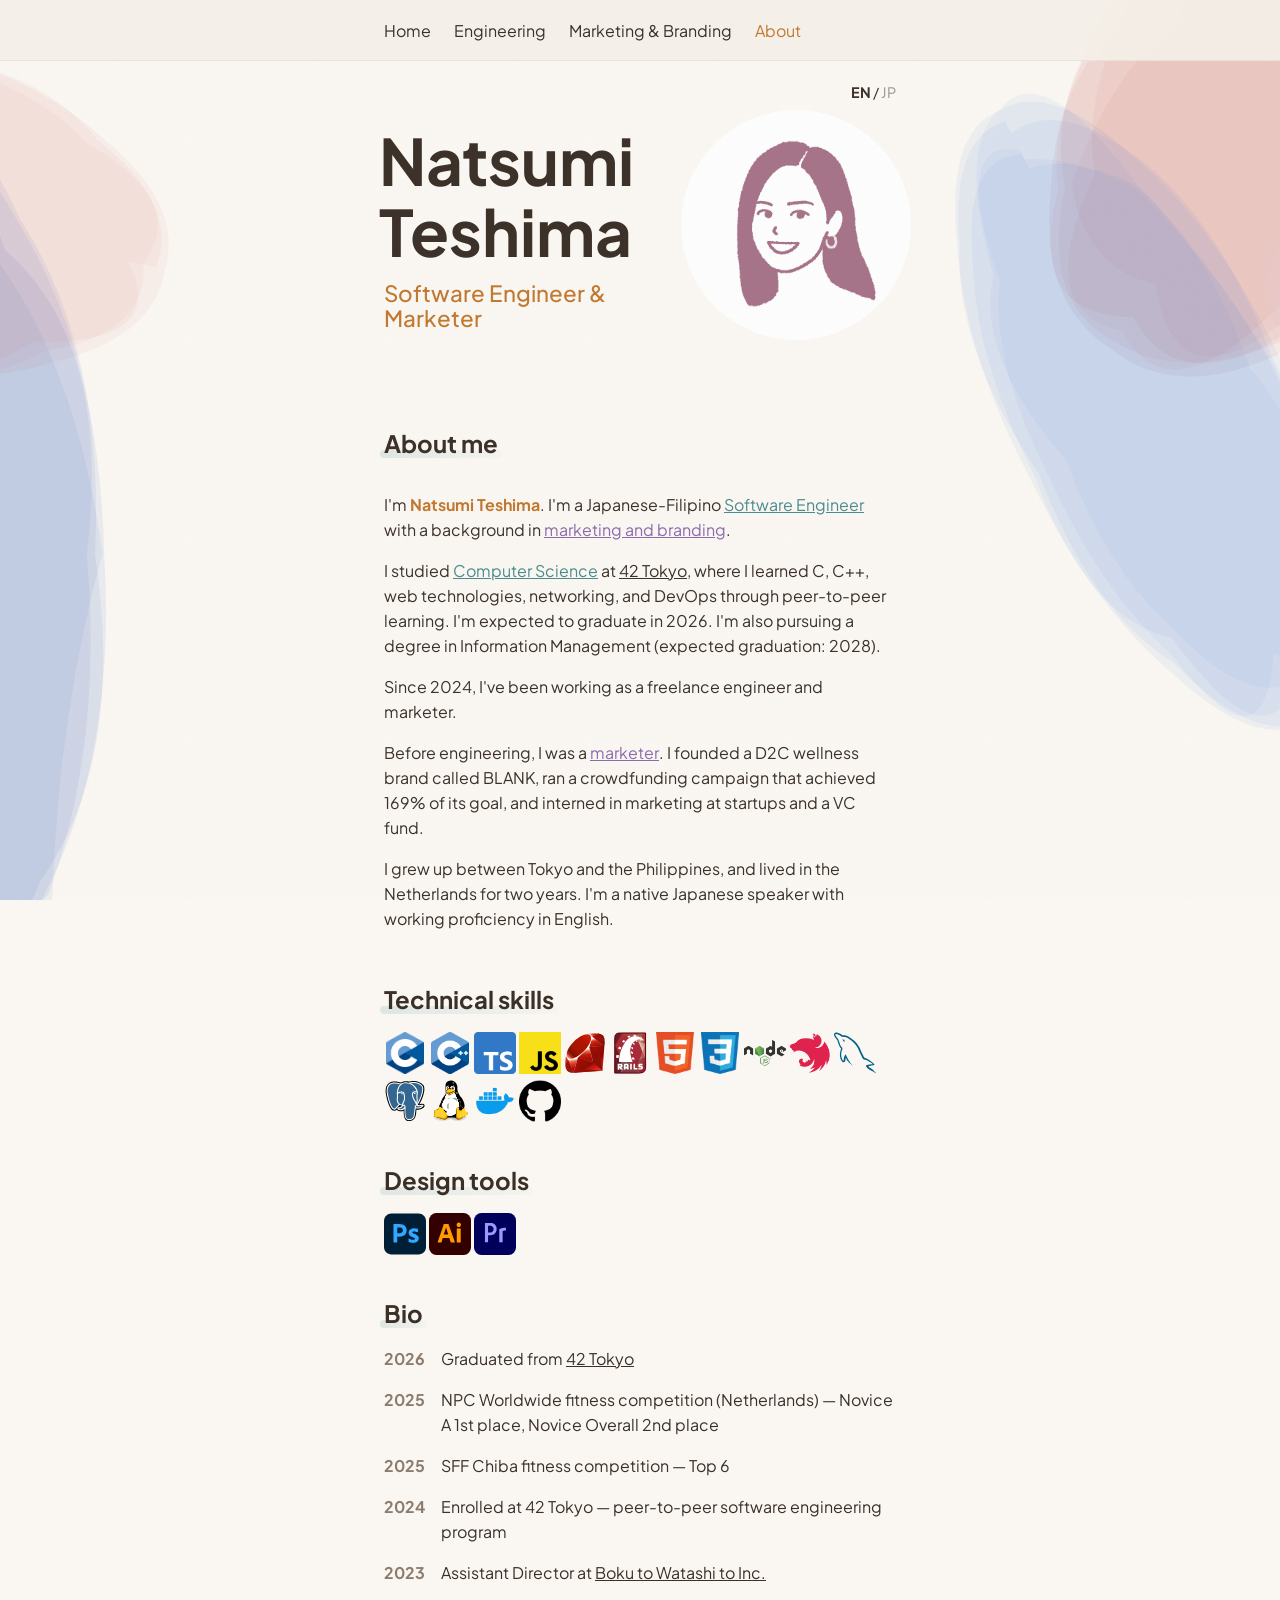
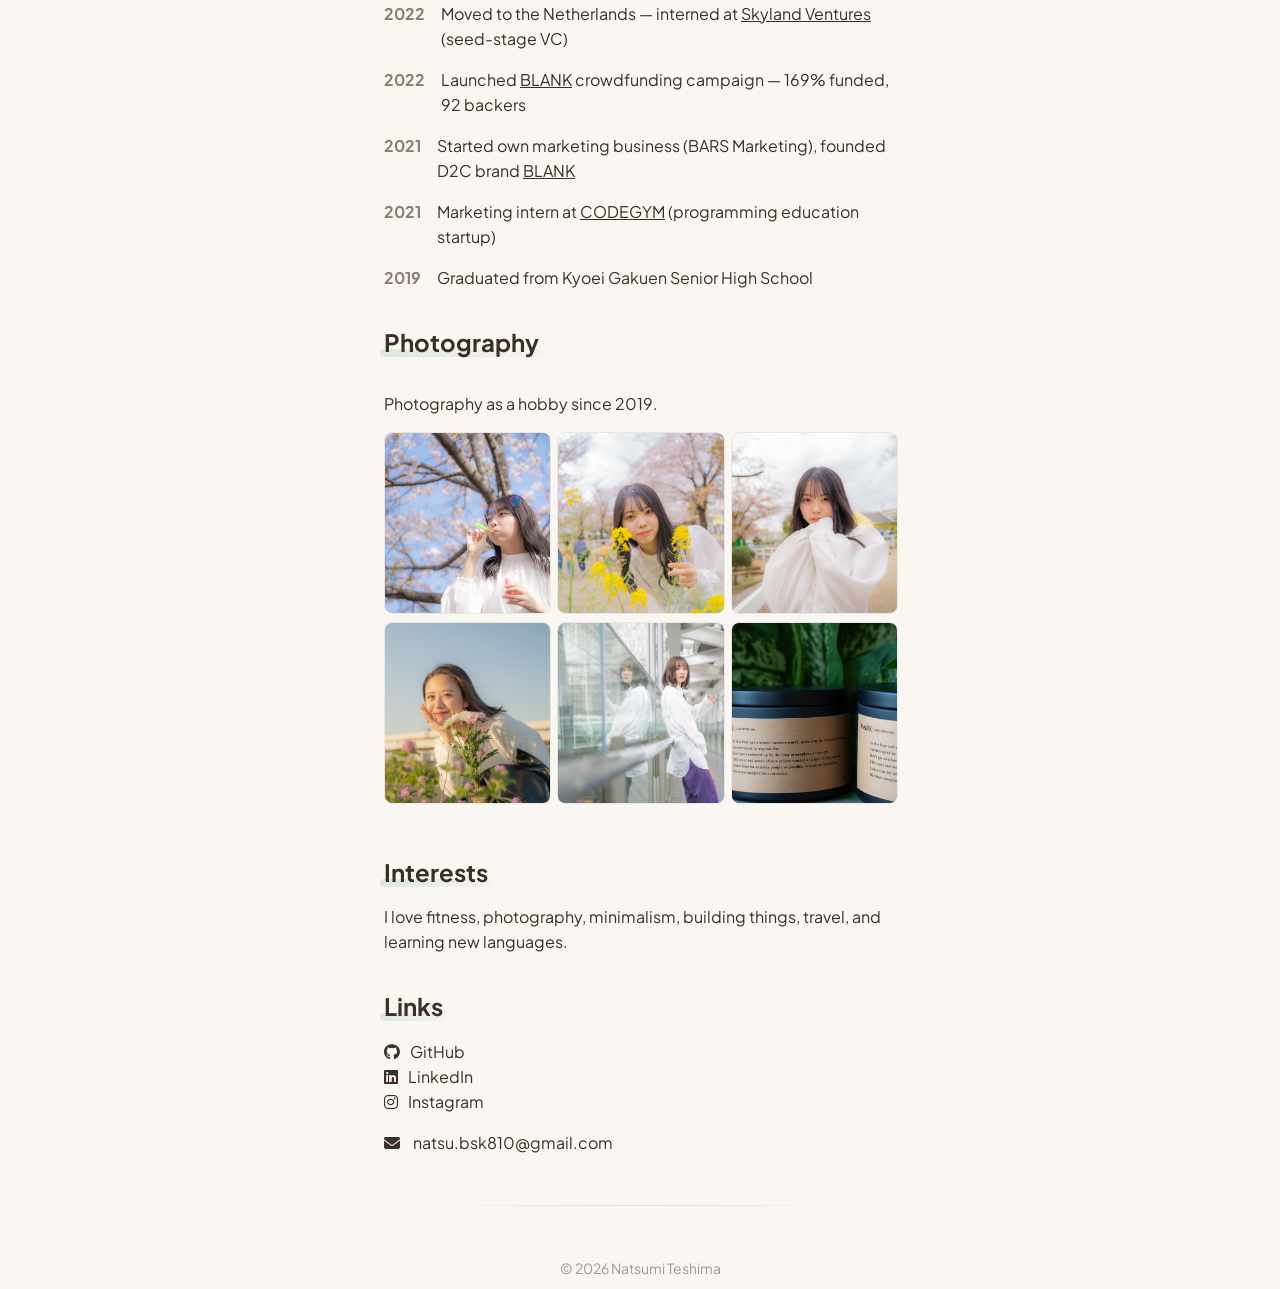
==== about.html @ 6ccb0bc3 "Add favicon" ====
<!DOCTYPE html>
<html>
	<head>
		<title>Natsumi Teshima - About</title>
		<meta charset="UTF-8">
		<meta name="viewport" content="width=device-width, initial-scale=1.0">
		<link rel="preconnect" href="https://fonts.googleapis.com">
		<link rel="preconnect" href="https://fonts.gstatic.com" crossorigin>
		<link rel="stylesheet" href="https://cdnjs.cloudflare.com/ajax/libs/font-awesome/6.4.0/css/all.min.css">
		<link href="https://fonts.googleapis.com/css2?family=Plus+Jakarta+Sans:ital,wght@0,200..800;1,200..800&display=swap" rel="stylesheet">
		<link rel="stylesheet" type="text/css" href="css/style.css">
		<link rel="icon" type="image/png" href="images/avatar.png">
		<script src="js/main.js" defer></script>
	</head>
	<body class="lang-en">
		<nav class="navbar">
			<ul class="nav-list">
				<li><a href="index.html" class="navbar-natsumi">Home</a></li>
				<li><a href="engineering.html" class="navbar-engineering">Engineering</a></li>
				<li><a href="marketing.html" class="navbar-marketing">Marketing & Branding</a></li>
				<li><a href="about.html" class="natsumi">About</a></li>
			</ul>
			<img class="burger-menu" src="images/burger_menu_icon.png" alt="burger menu">
		</nav>
		<div id="core-content">
			<div class="lang-toggle">
				<a id="lang-en" class="active" onclick="setLang('en')">EN</a> / <a id="lang-jp" onclick="setLang('jp')">JP</a>
			</div>
			<div id="hero-section">
				<div id="hero-text">
					<h1 id="hero-name">Natsumi Teshima</h1>
					<p id="hero-subtitle">
						<span class="lang-en">Software Engineer & Marketer</span>
						<span class="lang-jp">ソフトウェアエンジニア & マーケター</span>
					</p>
				</div>
				<div id="hero-image">
					<img id="hero-profile-pic" src="images/avatar.png" alt="Natsumi Teshima">
				</div>
			</div>

			<h2>
				<span class="lang-en">About me</span>
				<span class="lang-jp">自己紹介</span>
			</h2>
			<div id="about-me">
				<p class="lang-en">
					I'm <strong><span class="natsumi">Natsumi Teshima</span></strong>. I'm a Japanese-Filipino <a href="engineering.html" class="engineering" style="text-decoration: underline;">Software Engineer</a> with a background in <a href="marketing.html" class="marketing" style="text-decoration: underline;">marketing and branding</a>.
				</p>
				<p class="lang-jp">
					<strong><span class="natsumi">手島 なつみ</span></strong>です。日比ハーフの<a href="engineering.html" class="engineering" style="text-decoration: underline;">ソフトウェアエンジニア</a>で、<a href="marketing.html" class="marketing" style="text-decoration: underline;">マーケティング・ブランディング</a>のバックグラウンドがあります。
				</p>

				<p class="lang-en">
					I studied <a href="engineering.html#school-projects" class="engineering" style="text-decoration: underline;">Computer Science</a> at <a href="https://42tokyo.jp/" target="_blank" style="text-decoration: underline;">42 Tokyo</a>, where I learned C, C++, web technologies, networking, and DevOps through peer-to-peer learning. I'm expected to graduate in 2026. I'm also pursuing a degree in Information Management (expected graduation: 2028).
				</p>
				<p class="lang-jp">
					<a href="https://42tokyo.jp/" target="_blank" style="text-decoration: underline;">42 Tokyo</a>で<a href="engineering.html#school-projects" class="engineering" style="text-decoration: underline;">コンピュータサイエンス</a>を学び、C、C++、Web技術、ネットワーキング、DevOpsをピアラーニングで習得しました。2026年卒業予定。また、情報マネジメントの学位も取得中です（2028年卒業予定）。
				</p>

				<p class="lang-en">
					Since 2024, I've been working as a freelance engineer and marketer.
				</p>
				<p class="lang-jp">
					2024年から、フリーランスのエンジニア兼マーケターとして活動しています。
				</p>

				<p class="lang-en">
					Before engineering, I was a <a href="marketing.html" class="marketing" style="text-decoration: underline;">marketer</a>. I founded a D2C wellness brand called BLANK, ran a crowdfunding campaign that achieved 169% of its goal, and interned in marketing at startups and a VC fund.
				</p>
				<p class="lang-jp">
					エンジニアリングの前は<a href="marketing.html" class="marketing" style="text-decoration: underline;">マーケター</a>として活動していました。D2Cウェルネスブランド「BLANK」を立ち上げ、目標達成率169%のクラウドファンディングを実施。スタートアップやVCでマーケティングのインターンも経験しました。
				</p>

				<p class="lang-en">
					I grew up between Tokyo and the Philippines, and lived in the Netherlands for two years. I'm a native Japanese speaker with working proficiency in English.
				</p>
				<p class="lang-jp">
					東京とフィリピンで育ち、オランダに2年間住んでいました。日本語がネイティブで、英語はビジネスレベルです。
				</p>
			</div>

			<h2>
				<span class="lang-en">Technical skills</span>
				<span class="lang-jp">技術スキル</span>
			</h2>
			<div class="skills">
				<a href="https://en.cppreference.com/w/c" target="_blank" title="C" class="tech-link">
					<img src="images/c_icon.png" alt="C icon" class="tech-icon">
				</a>
				<a href="https://en.cppreference.com/w/cpp" target="_blank" title="C++" class="tech-link">
					<img src="images/cpp_icon.png" alt="C++ icon" class="tech-icon">
				</a>
				<a href="https://www.typescriptlang.org/" target="_blank" title="TypeScript" class="tech-link">
					<img src="images/typescript_icon.png" alt="TypeScript icon" class="tech-icon">
				</a>
				<a href="https://developer.mozilla.org/en-US/docs/Web/JavaScript" target="_blank" title="JavaScript" class="tech-link">
					<img src="images/javascript_icon.png" alt="JavaScript icon" class="tech-icon">
				</a>
				<a href="https://www.ruby-lang.org/" target="_blank" title="Ruby" class="tech-link">
					<img src="images/ruby_icon.svg" alt="Ruby icon" class="tech-icon">
				</a>
				<a href="https://rubyonrails.org/" target="_blank" title="Ruby on Rails" class="tech-link">
					<img src="images/rails_icon.svg" alt="Ruby on Rails icon" class="tech-icon">
				</a>
				<a href="https://developer.mozilla.org/en-US/docs/Web/HTML" target="_blank" title="HTML" class="tech-link">
					<img src="images/html_icon.png" alt="HTML icon" class="tech-icon">
				</a>
				<a href="https://developer.mozilla.org/en-US/docs/Web/CSS" target="_blank" title="CSS" class="tech-link">
					<img src="images/css_icon.png" alt="CSS icon" class="tech-icon">
				</a>
				<a href="https://nodejs.org/" target="_blank" title="Node.js" class="tech-link">
					<img src="images/nodejs2_icon.png" alt="Node.js icon" class="tech-icon">
				</a>
				<a href="https://nestjs.com/" target="_blank" title="NestJS" class="tech-link">
					<img src="images/nestjs_icon.png" alt="NestJS icon" class="tech-icon">
				</a>
				<a href="https://www.mysql.com/" target="_blank" title="MySQL" class="tech-link">
					<img src="images/mysql_icon.svg" alt="MySQL icon" class="tech-icon">
				</a>
				<a href="https://www.postgresql.org/" target="_blank" title="PostgreSQL" class="tech-link">
					<img src="images/postgresql_icon.svg" alt="PostgreSQL icon" class="tech-icon">
				</a>
				<a href="https://www.kernel.org/" target="_blank" title="Linux" class="tech-link">
					<img src="images/linux_icon.svg" alt="Linux icon" class="tech-icon">
				</a>
				<a href="https://www.docker.com/" target="_blank" title="Docker" class="tech-link">
					<img src="images/docker_icon.webp" alt="Docker icon" class="tech-icon">
				</a>
				<a href="https://github.com/" target="_blank" title="GitHub" class="tech-link">
					<img src="images/github_icon.png" alt="GitHub icon" class="tech-icon">
				</a>
			</div>

			<h2>
				<span class="lang-en">Design tools</span>
				<span class="lang-jp">デザインツール</span>
			</h2>
			<div class="skills">
				<a href="https://www.adobe.com/products/photoshop.html" target="_blank" title="Photoshop" class="tech-link">
					<img src="images/photoshop_icon.svg" alt="Photoshop icon" class="tech-icon">
				</a>
				<a href="https://www.adobe.com/products/illustrator.html" target="_blank" title="Illustrator" class="tech-link">
					<img src="images/illustrator_icon.svg" alt="Illustrator icon" class="tech-icon">
				</a>
				<a href="https://www.adobe.com/products/premiere.html" target="_blank" title="Premiere Pro" class="tech-link">
					<img src="images/premierepro_icon.svg" alt="Premiere Pro icon" class="tech-icon">
				</a>
			</div>

			<h2>
				<span class="lang-en">Bio</span>
				<span class="lang-jp">経歴</span>
			</h2>
			<ul id="bio">
				<li>
					<span class="year">2026</span>
					<span class="lang-en">Graduated from <a href="https://42tokyo.jp/" target="_blank" style="text-decoration: underline;">42 Tokyo</a></span>
					<span class="lang-jp"><a href="https://42tokyo.jp/" target="_blank" style="text-decoration: underline;">42 Tokyo</a> 卒業</span>
				</li>
				<li>
					<span class="year">2025</span>
					<span class="lang-en">NPC Worldwide fitness competition (Netherlands) — Novice A 1st place, Novice Overall 2nd place</span>
					<span class="lang-jp">NPC Worldwide フィットネス大会（オランダ）— Novice A 優勝、Novice Overall 準優勝</span>
				</li>
				<li>
					<span class="year">2025</span>
					<span class="lang-en">SFF Chiba fitness competition — Top 6</span>
					<span class="lang-jp">SFF千葉 フィットネス大会 — Top 6</span>
				</li>
				<li>
					<span class="year">2024</span>
					<span class="lang-en">Enrolled at 42 Tokyo — peer-to-peer software engineering program</span>
					<span class="lang-jp">42 Tokyo 入学 — ピアラーニング型ソフトウェアエンジニアリングプログラム</span>
				</li>
				<li>
					<span class="year">2023</span>
					<span class="lang-en">Assistant Director at <a href="https://boku-to-watashi-and.com/" target="_blank" style="text-decoration: underline;">Boku to Watashi to Inc.</a></span>
					<span class="lang-jp"><a href="https://boku-to-watashi-and.com/" target="_blank" style="text-decoration: underline;">株式会社 僕と私と</a> アシスタントディレクター</span>
				</li>
				<li>
					<span class="year">2022</span>
					<span class="lang-en">Moved to the Netherlands — interned at <a href="https://skyland.vc/" target="_blank" style="text-decoration: underline;">Skyland Ventures</a> (seed-stage VC)</span>
					<span class="lang-jp">オランダへ移住 — <a href="https://skyland.vc/" target="_blank" style="text-decoration: underline;">Skyland Ventures</a>（シードVC）でインターン</span>
				</li>
				<li>
					<span class="year">2022</span>
					<span class="lang-en">Launched <a href="marketing.html" style="text-decoration: underline;">BLANK</a> crowdfunding campaign — 169% funded, 92 backers</span>
					<span class="lang-jp"><a href="marketing.html" style="text-decoration: underline;">BLANK</a> クラウドファンディング実施 — 達成率169%、支援者92名</span>
				</li>
				<li>
					<span class="year">2021</span>
					<span class="lang-en">Started own marketing business (BARS Marketing), founded D2C brand <a href="https://blank-onlineshop.myshopify.com/" target="_blank" style="text-decoration: underline;">BLANK</a></span>
					<span class="lang-jp">マーケティング事業（BARS Marketing）を開始、D2Cブランド <a href="https://blank-onlineshop.myshopify.com/" target="_blank" style="text-decoration: underline;">BLANK</a> を設立</span>
				</li>
				<li>
					<span class="year">2021</span>
					<span class="lang-en">Marketing intern at <a href="https://codegym.jp/" target="_blank" style="text-decoration: underline;">CODEGYM</a> (programming education startup)</span>
					<span class="lang-jp"><a href="https://codegym.jp/" target="_blank" style="text-decoration: underline;">CODEGYM</a>（プログラミング教育スタートアップ）でマーケティングインターン</span>
				</li>
				<li style="margin-bottom: 0px;">
					<span class="year">2019</span>
					<span class="lang-en">Graduated from Kyoei Gakuen Senior High School</span>
					<span class="lang-jp">共栄学園高等学校 卒業</span>
				</li>
			</ul>

			<h2>
				<span class="lang-en">Photography</span>
				<span class="lang-jp">写真</span>
			</h2>
			<p>
				<span class="lang-en">Photography as a hobby since 2019.</span>
				<span class="lang-jp">2019年から趣味で写真を撮っています。</span>
			</p>
			<div class="photo-grid">
				<img src="images/photo1.jpg" alt="Portrait photography - soap bubbles">
				<img src="images/photo2.jpg" alt="Portrait photography - spring flowers">
				<img src="images/photo3.jpg" alt="Portrait photography - cherry blossoms">
				<img src="images/photo4.jpg" alt="Portrait photography - flowers at sunset">
				<img src="images/photo5.jpg" alt="Portrait photography - glass reflection">
				<img src="images/photo6.jpg" alt="Product photography - BLANK candles">
			</div>

			<h2>
				<span class="lang-en">Interests</span>
				<span class="lang-jp">興味・関心</span>
			</h2>
			<p style="margin: 0px;">
				<span class="lang-en">I love fitness, photography, minimalism, building things, travel, and learning new languages.</span>
				<span class="lang-jp">フィットネス、写真、ミニマリズム、ものづくり、旅行、語学学習が好きです。</span>
			</p>

			<h2>
				<span class="lang-en">Links</span>
				<span class="lang-jp">リンク</span>
			</h2>
			<div class="links">
				<ul>
					<li><i class="fab fa-github"></i><a href="https://github.com/" target="_blank">GitHub</a></li>
					<li><i class="fab fa-linkedin"></i><a href="https://linkedin.com/" target="_blank">LinkedIn</a></li>
					<li><i class="fab fa-instagram"></i><a href="https://instagram.com/" target="_blank">Instagram</a></li>
				</ul>
			</div>
			<p><i class="fas fa-envelope"></i> <a href="mailto:natsu.bsk810@gmail.com">natsu.bsk810@gmail.com</a></p>
			<hr>
		</div>
		<footer>
			&copy; <span id="footer--year"></span> Natsumi Teshima
		</footer>
		<script src="js/watercolor.js"></script>
		<script>
			function setLang(lang) {
				document.body.className = document.body.className.replace(/lang-\w+/, 'lang-' + lang);
				document.getElementById('lang-en').classList.toggle('active', lang === 'en');
				document.getElementById('lang-jp').classList.toggle('active', lang === 'jp');
				localStorage.setItem('lang', lang);
			}
			(function() {
				var saved = localStorage.getItem('lang');
				if (saved) setLang(saved);
			})();
		</script>
	</body>
</html>
---- css/style.css ----
* {
	text-decoration: none;
	list-style: none;
}

:root {
	--primary-color: #faf7f2;
	--secondary-color: #3a3028;
	--tertiary-color: rgba(245, 240, 232, 0.95);
	--natsumi-color: #c27830;
	--engineering-color: #4a8b8c;
	--marketing-color: #8b6aae;
	--technology-color: #a0644a;
}

html {
	font-family: 'Plus Jakarta Sans', sans-serif;
	font-weight: 400;
	background-color: var(--primary-color);
	line-height: 25px;
	color: var(--secondary-color);
}

body {
	margin-left: 20%;
	margin-right: 20%;
	margin-top: 80px;
	position: relative;
	overflow-x: hidden;
}

/* Content above watercolor canvas */
#top-div, #core-content, .navbar, footer {
	position: relative;
	z-index: 2;
}

/* ============================================
   WATERCOLOR CANVAS
   ============================================ */

/* Paper texture */
body::before {
	content: '';
	position: fixed;
	inset: 0;
	background-image: url("data:image/svg+xml,%3Csvg width='200' height='200' xmlns='http://www.w3.org/2000/svg'%3E%3Cfilter id='noise'%3E%3CfeTurbulence type='fractalNoise' baseFrequency='0.9' numOctaves='4' stitchTiles='stitch'/%3E%3C/filter%3E%3Crect width='200' height='200' filter='url(%23noise)' opacity='0.025'/%3E%3C/svg%3E");
	pointer-events: none;
	z-index: 99999;
	opacity: 1;
}

/* Watercolor canvas is drawn by js/watercolor.js */

/* ============================================
   HOME PAGE
   ============================================ */

.home-page {
	margin-top: 0;
	margin-left: 0;
	margin-right: 0;
}

ul {
	padding-left: 0;
}

#top-div {
	min-height: 100vh;
	display: flex;
	justify-content: center;
	align-items: center;
	padding: 24px;
}

/* Bento Grid */
.bento-grid {
	display: grid;
	grid-template-columns: 1fr 1fr;
	grid-template-rows: auto auto auto;
	gap: 16px;
	max-width: 780px;
	width: 100%;
}

.bento-card {
	background: rgba(255, 255, 255, 0.55);
	backdrop-filter: blur(8px);
	-webkit-backdrop-filter: blur(8px);
	border: 1px solid rgba(58, 48, 40, 0.08);
	border-radius: 20px;
	padding: 28px;
	transition: all 0.35s cubic-bezier(0.25, 0.46, 0.45, 0.94);
	position: relative;
	overflow: hidden;
	color: var(--secondary-color);
}

.bento-card:hover {
	text-decoration: none;
	color: var(--secondary-color);
}

/* Hero card */
.bento-hero {
	grid-column: 1 / -1;
	display: flex;
	align-items: center;
	justify-content: space-between;
	padding: 40px 44px;
	gap: 32px;
}

.bento-hero:hover {
	transform: translateY(-3px);
	box-shadow: 0 12px 40px rgba(194, 120, 48, 0.1);
	border-color: rgba(194, 120, 48, 0.2);
}

.bento-hero-content {
	flex: 1;
}

.bento-hello {
	font-size: 0.9rem;
	color: #8a7d6f;
	margin: 0 0 8px 0;
	font-weight: 300;
	letter-spacing: 0.08em;
}

.bento-name {
	font-size: 3.5rem;
	line-height: 1.05;
	margin: 0;
	letter-spacing: -0.03em;
	font-weight: 700;
}

.bento-tagline {
	font-size: 0.85rem;
	color: #8a7d6f;
	margin: 16px 0 0 0;
	line-height: 1.6;
	font-weight: 300;
}

.bento-hero-image img {
	width: 140px;
	height: 140px;
	border-radius: 50%;
	object-fit: cover;
	object-position: center 35%;
	animation: float 4s ease-in-out infinite;
}

/* Engineering card */
.bento-engineering {
	display: flex;
	flex-direction: column;
	justify-content: space-between;
	min-height: 180px;
}

.bento-engineering:hover {
	transform: translateY(-3px);
	box-shadow: 0 12px 40px rgba(74, 139, 140, 0.12);
	border-color: rgba(74, 139, 140, 0.3);
}

.bento-engineering .bento-card-icon {
	color: var(--engineering-color);
}

.bento-engineering .bento-card-title {
	color: var(--engineering-color);
}

/* Marketing card */
.bento-marketing {
	display: flex;
	flex-direction: column;
	justify-content: space-between;
	min-height: 180px;
}

.bento-marketing:hover {
	transform: translateY(-3px);
	box-shadow: 0 12px 40px rgba(139, 106, 174, 0.12);
	border-color: rgba(139, 106, 174, 0.3);
}

.bento-marketing .bento-card-icon {
	color: var(--marketing-color);
}

.bento-marketing .bento-card-title {
	color: var(--marketing-color);
}

/* Card shared styles */
.bento-card-icon {
	font-size: 1.4rem;
	margin-bottom: 12px;
}

.bento-card-icon i {
	margin: 0;
}

.bento-card-title {
	font-size: 1.15rem;
	font-weight: 600;
	margin: 0 0 8px 0;
}

.bento-card-title::after {
	display: none;
}

.bento-card-desc {
	font-size: 0.78rem;
	color: #8a7d6f;
	margin: 0;
	line-height: 1.5;
	font-weight: 300;
	flex: 1;
}

.bento-card-arrow {
	display: flex;
	justify-content: flex-end;
	margin-top: 12px;
	font-size: 0.85rem;
	color: #b0a595;
	transition: transform 0.3s;
}

.bento-card-arrow i {
	margin: 0;
}

.bento-card:hover .bento-card-arrow {
	transform: translateX(4px);
}

/* Photo card */
.bento-photo {
	padding: 0;
	grid-row: span 1;
}

.bento-photo img {
	width: 100%;
	height: 100%;
	min-height: 120px;
	object-fit: cover;
	border-radius: 20px;
	display: block;
}

/* Social card */
.bento-social {
	display: flex;
	flex-direction: column;
	gap: 0;
	padding: 0;
}

.bento-social-link {
	display: flex;
	align-items: center;
	gap: 12px;
	padding: 14px 24px;
	font-size: 0.85rem;
	color: var(--secondary-color);
	transition: all 0.25s;
	border-bottom: 1px solid rgba(58, 48, 40, 0.05);
}

.bento-social-link:last-child {
	border-bottom: none;
}

.bento-social-link:hover {
	background: rgba(194, 120, 48, 0.06);
	color: var(--natsumi-color);
	text-decoration: none;
	padding-left: 28px;
}

.bento-social-link i {
	font-size: 1rem;
	width: 20px;
	text-align: center;
	margin: 0;
}

/* Location card */
.bento-location {
	display: flex;
	align-items: center;
	gap: 10px;
	padding: 20px 28px;
}

.bento-location-pin {
	color: var(--natsumi-color);
	font-size: 1rem;
}

.bento-location-pin i {
	margin: 0;
}

.bento-location-text {
	font-size: 0.85rem;
	color: #8a7d6f;
	font-weight: 400;
}

/* Colored keywords - Monet palette */
.natsumi {
	color: var(--natsumi-color);
	display: inline-block;
	transition: 0.3s;
}

.nav-list li .natsumi {
	color: var(--natsumi-color);
}

.navbar-natsumi:hover {
	color: var(--natsumi-color);
}

#natsumi-home-page:hover {
	transform: scale(1.03);
}

.engineering {
	color: var(--engineering-color) !important;
	transition: 0.3s;
	display: inline-block;
}

.nav-list li .engineering {
	color: var(--engineering-color);
}

.navbar-engineering:hover {
	color: var(--engineering-color);
}


.marketing {
	color: var(--marketing-color) !important;
	display: inline-block;
	transition: 0.3s;
}

.nav-list li .marketing {
	color: var(--marketing-color);
}

.navbar-marketing:hover {
	color: var(--marketing-color);
}


.technology {
	color: var(--technology-color);
}

/* ============================================
   NAVBAR
   ============================================ */

.navbar {
	background-color: var(--tertiary-color);
	backdrop-filter: blur(12px);
	-webkit-backdrop-filter: blur(12px);
	color: #fff;
	position: fixed;
	width: 100vw;
	height: 60px;
	top: 0;
	left: 0;
	z-index: 100;
	display: flex;
	justify-content: space-between;
	align-items: center;
	border-bottom: 1px solid rgba(58, 48, 40, 0.06);
}

.nav-list {
	padding: 0;
	margin-left: 20%;
}

.nav-list li {
	display: inline;
	margin-right: 20px;
}

.nav-list li a {
	text-decoration: none;
	color: var(--secondary-color);
	transition: 0.2s;
}

.navbar .burger-menu {
	position: absolute;
	width: 30px;
	top: 0px;
	right: 0px;
	margin-right: 20px;
	margin-top: 15px;
	cursor: pointer;
	display: none;
	transition: 0.5s;
	opacity: 0.7;
}

.burger-menu:hover {
	rotate: 180deg;
}

/* ============================================
   LINKS & GENERAL
   ============================================ */

footer {
	color: #999;
	font-size: 14px;
	text-align: center;
	animation: fadein 1s ease-in-out;
}

a {
	color: inherit;
	text-decoration: none;
}

a:visited {
	color: inherit;
}

a:hover {
	color: var(--natsumi-color);
	text-decoration: underline;
}

.links {
	display: flex;
	margin: 0;
	padding: 0;
}

.links ul {
	list-style: none;
	padding-left: 0;
	margin: 0;
}

i, .icon {
	margin-right: 10px;
}

/* ============================================
   BIO TIMELINE
   ============================================ */

#bio {
	padding-left: 0;
	margin: 0;
}

#bio li {
	margin-bottom: 16px;
	display: flex;
}

.year {
	margin-right: 16px;
	font-weight: bold;
	color: #8a7d6f;
}

/* ============================================
   HEADINGS
   ============================================ */

h2 {
	margin-top: 40px;
	position: relative;
	display: inline-block;
}

/* Watercolor underline on h2 */
h2::after {
	content: '';
	position: absolute;
	bottom: -2px;
	left: -4px;
	right: -4px;
	height: 8px;
	border-radius: 4px;
	opacity: 0.25;
	z-index: -1;
}

h1 + h2::after,
.personal-projects h2::after,
div:nth-child(odd) > h2::after {
	background: linear-gradient(90deg, rgba(74, 139, 140, 0.6), rgba(74, 139, 140, 0.1));
}

.school-projects h2::after,
div:nth-child(even) > h2::after {
	background: linear-gradient(90deg, rgba(139, 106, 174, 0.6), rgba(139, 106, 174, 0.1));
}

h2, h3, h4, h5, h6 {
	scroll-margin-top: 60px;
}

h3 img {
	margin-top: -5px;
	margin-left: 8px;
	vertical-align: middle;
}

hr {
	margin: 50px;
	border: none;
	height: 1px;
	background: linear-gradient(90deg, transparent, rgba(58, 48, 40, 0.12), transparent);
}

/* ============================================
   PROJECTS
   ============================================ */

.project-screenshot {
	width: 100%;
	height: auto;
	border: 1px solid rgba(58, 48, 40, 0.12);
	border-radius: 10px;
}

.project-demo {
	border-radius: 12px;
}

.demo-label {
	font-weight: bold;
	margin-top: 1em;
	margin-bottom: 0.3em;
}

.project-div {
	display: none;
	animation: fadein 1s ease;
}

.project-name {
	transition: 0.2s;
}

.project-name:hover {
	text-decoration: underline;
	cursor: pointer;
}

.project-tech-icon {
	width: 25px;
	height: 25px;
	object-fit: contain;
}

.project-div a {
	text-decoration: underline;
}

/* ============================================
   TECH ICONS
   ============================================ */

.tech-icon {
	width: 42px;
	height: 42px;
	object-fit: contain;
	transition: transform 0.2s;
}

.tech-icon:hover {
	transform: scale(1.15);
}

.tech-link:hover {
	text-decoration: none;
}

/* ============================================
   HERO (ABOUT PAGE)
   ============================================ */

#hero-section {
	display: flex;
	align-items: center;
	gap: 60px;
	margin-bottom: 60px;
	margin-top: 20px;
}

#hero-text {
	flex: 1;
}

#hero-name {
	font-size: 4rem;
	font-weight: bold;
	color: var(--secondary-color);
	margin: 0 0 15px -5px;
	line-height: 1.1;
}

#hero-subtitle {
	font-size: 1.4rem;
	color: var(--natsumi-color);
	margin: 0;
	font-weight: 500;
}

#hero-image {
	flex: 0 0 auto;
}

#hero-profile-pic {
	width: 200px;
	height: 200px;
	border-radius: 50%;
	object-fit: cover;
	object-position: center 35%;
	scale: 1.15;
	animation: float 4s ease-in-out infinite;
}

@keyframes float {
	0%, 100% { transform: translateY(0px); }
	50% { transform: translateY(-8px); }
}

/* ============================================
   STATS
   ============================================ */

.stats-row {
	display: flex;
	gap: 40px;
	margin: 16px 0;
	padding: 16px 20px;
	background: linear-gradient(135deg, rgba(194, 120, 48, 0.06), rgba(139, 106, 174, 0.06));
	border-radius: 12px;
	border: 1px solid rgba(58, 48, 40, 0.05);
}

.stat-block {
	text-align: center;
}

.stat-value {
	font-size: 1.8rem;
	font-weight: bold;
	color: var(--secondary-color);
}

.stat-label {
	font-size: 0.8em;
	color: #8a7d6f;
}

/* ============================================
   PHOTO GRID
   ============================================ */

.photo-grid {
	display: grid;
	grid-template-columns: repeat(3, 1fr);
	gap: 8px;
	margin: 16px 0;
}

.photo-grid img {
	width: 100%;
	height: 180px;
	object-fit: cover;
	border-radius: 8px;
	border: 1px solid rgba(58, 48, 40, 0.08);
}

.photo-placeholder {
	width: 100%;
	height: 180px;
	background: linear-gradient(135deg, rgba(180, 210, 230, 0.15), rgba(210, 190, 140, 0.1));
	border-radius: 8px;
	display: flex;
	align-items: center;
	justify-content: center;
	font-size: 0.85em;
	color: #b0a595;
	border: 1px solid rgba(58, 48, 40, 0.06);
}

.photo-placeholder:nth-child(2) {
	background: linear-gradient(135deg, rgba(210, 170, 190, 0.15), rgba(170, 200, 160, 0.1));
}

.photo-placeholder:nth-child(3) {
	background: linear-gradient(135deg, rgba(170, 200, 160, 0.15), rgba(180, 210, 230, 0.1));
}

.photo-placeholder:nth-child(4) {
	background: linear-gradient(135deg, rgba(210, 190, 140, 0.15), rgba(210, 170, 190, 0.1));
}

.photo-placeholder:nth-child(5) {
	background: linear-gradient(135deg, rgba(180, 165, 210, 0.15), rgba(180, 210, 230, 0.1));
}

.photo-placeholder:nth-child(6) {
	background: linear-gradient(135deg, rgba(194, 120, 48, 0.1), rgba(170, 200, 160, 0.1));
}

/* ============================================
   EXPERIENCE
   ============================================ */

.experience-item {
	margin-bottom: 24px;
}

.experience-item h4 {
	margin: 0 0 4px 0;
}

.experience-item .period {
	font-size: 0.85em;
	color: #8a7d6f;
	margin-bottom: 4px;
}

.experience-item .role {
	font-weight: 600;
	margin-bottom: 4px;
}

.experience-item ul {
	padding-left: 20px;
	margin-top: 4px;
}

.experience-item ul li {
	list-style: disc;
	margin-bottom: 4px;
	font-size: 0.9em;
	color: #6b5d4f;
}

/* ============================================
   ANIMATIONS
   ============================================ */

@keyframes fall {
	from {
		opacity: 0;
		transform: translateY(-30px);
	}
	to {
		opacity: 1;
		transform: translateY(0);
	}
}

#natsumi-home-page {
	animation: fall 1.5s ease-in-out;
}

.bento-hero {
	animation: bento-appear 0.6s ease-out both;
}

.bento-engineering {
	animation: bento-appear 0.6s ease-out 0.1s both;
}

.bento-marketing {
	animation: bento-appear 0.6s ease-out 0.15s both;
}

.bento-photo {
	animation: bento-appear 0.6s ease-out 0.2s both;
}

.bento-social {
	animation: bento-appear 0.6s ease-out 0.25s both;
}

.bento-location {
	animation: bento-appear 0.6s ease-out 0.3s both;
}

@keyframes bento-appear {
	from {
		opacity: 0;
		transform: translateY(20px) scale(0.97);
	}
	to {
		opacity: 1;
		transform: translateY(0) scale(1);
	}
}

@keyframes fadein {
	from { opacity: 0; transform: translateY(-20px); }
	to   { opacity: 1; transform: translateY(0px); }
}

#top-div, #core-content {
	animation: fadein 1s ease-in-out;
}

/* ============================================
   IMAGE SLIDER
   ============================================ */

.image-slider {
	display: flex;
	overflow-x: auto;
	scroll-snap-type: x mandatory;
	gap: 15px;
	border-radius: 10px;
	scrollbar-width: none;
}

.image-slider::-webkit-scrollbar {
	display: none;
}

.image-slider img {
	flex: 0 0 85%;
	max-height: 300px;
	border-radius: 10px;
	object-fit: cover;
	scroll-snap-align: start;
}

/* ============================================
   LANGUAGE TOGGLE
   ============================================ */

body.lang-en .lang-jp { display: none; }
body.lang-jp .lang-en { display: none; }

.lang-toggle {
	text-align: right;
	margin-bottom: 10px;
	font-size: 0.9rem;
}

.lang-toggle a {
	cursor: pointer;
	color: var(--secondary-color);
	opacity: 0.5;
	transition: 0.3s;
}

.lang-toggle a.active {
	opacity: 1;
	font-weight: 700;
}

.lang-toggle a:hover {
	opacity: 1;
}

/* ============================================
   RESPONSIVE
   ============================================ */

.responsive-iframe-container {
	position: relative;
	padding-bottom: 56.25%;
	height: 0;
	overflow: hidden;
}

.responsive-iframe-container iframe {
	position: absolute;
	top: 0;
	left: 0;
	width: 100%;
	height: 100%;
}

@media (max-width: 576px) {
	body {
		margin-left: 5%;
		margin-right: 5%;
	}
}

@media (max-width: 768px) {
	.navbar .burger-menu {
		display: block;
	}

	.nav-list li {
		margin-right: 0px;
		margin-top: 25px;
		font-size: 1.2em;
	}

	.nav-list {
		margin: 0;
		position: absolute;
		top: 0px;
		left: 0px;
		width: 100%;
		height: 100vh;
		display: flex;
		justify-content: center;
		align-items: center;
		flex-direction: column;
		background-color: var(--tertiary-color);
		backdrop-filter: blur(12px);
		margin-left: 100%;
		transition: all 0.5s ease;
	}

	.nav-list.mobile-menu {
		margin-left: 0;
	}

	.bento-grid {
		grid-template-columns: 1fr;
		max-width: 100%;
	}

	.bento-hero {
		flex-direction: column;
		text-align: center;
		padding: 32px 24px;
		gap: 24px;
	}

	.bento-name {
		font-size: 2.5rem;
	}

	.bento-hero-image img {
		width: 110px;
		height: 110px;
	}

	#top-div {
		padding: 16px;
	}

	#hero-section {
		flex-direction: column;
		text-align: center;
		gap: 30px;
		margin-bottom: 40px;
	}

	#hero-name {
		font-size: 3rem;
		margin: 0 0 15px 0;
	}

	#hero-subtitle {
		font-size: 1.2rem;
	}

	#hero-profile-pic {
		width: 160px;
		height: 160px;
	}

	.photo-grid {
		grid-template-columns: repeat(2, 1fr);
	}

	.stats-row {
		flex-wrap: wrap;
		gap: 20px;
	}
}

@media (min-width: 1200px) {
	body {
		margin-left: 30%;
		margin-right: 30%;
	}
	.nav-list {
		margin-left: 30%;
	}
}
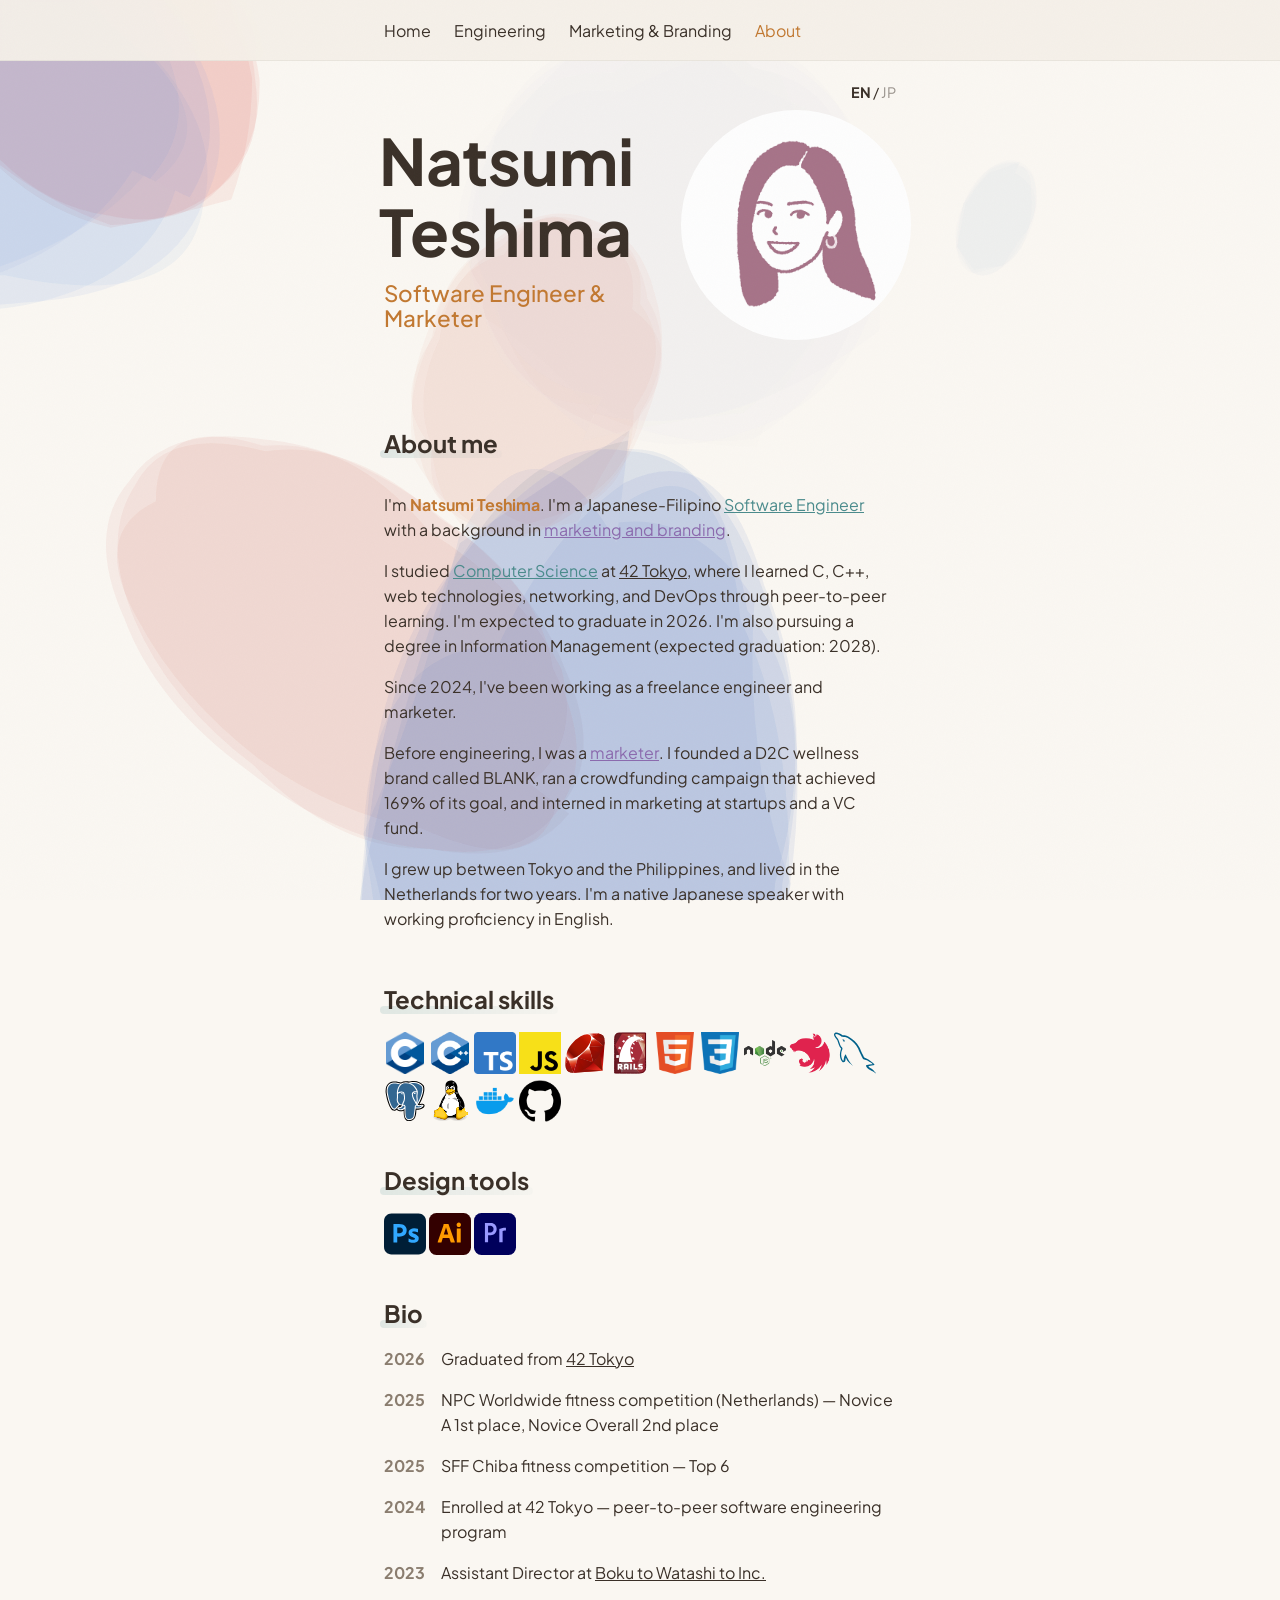
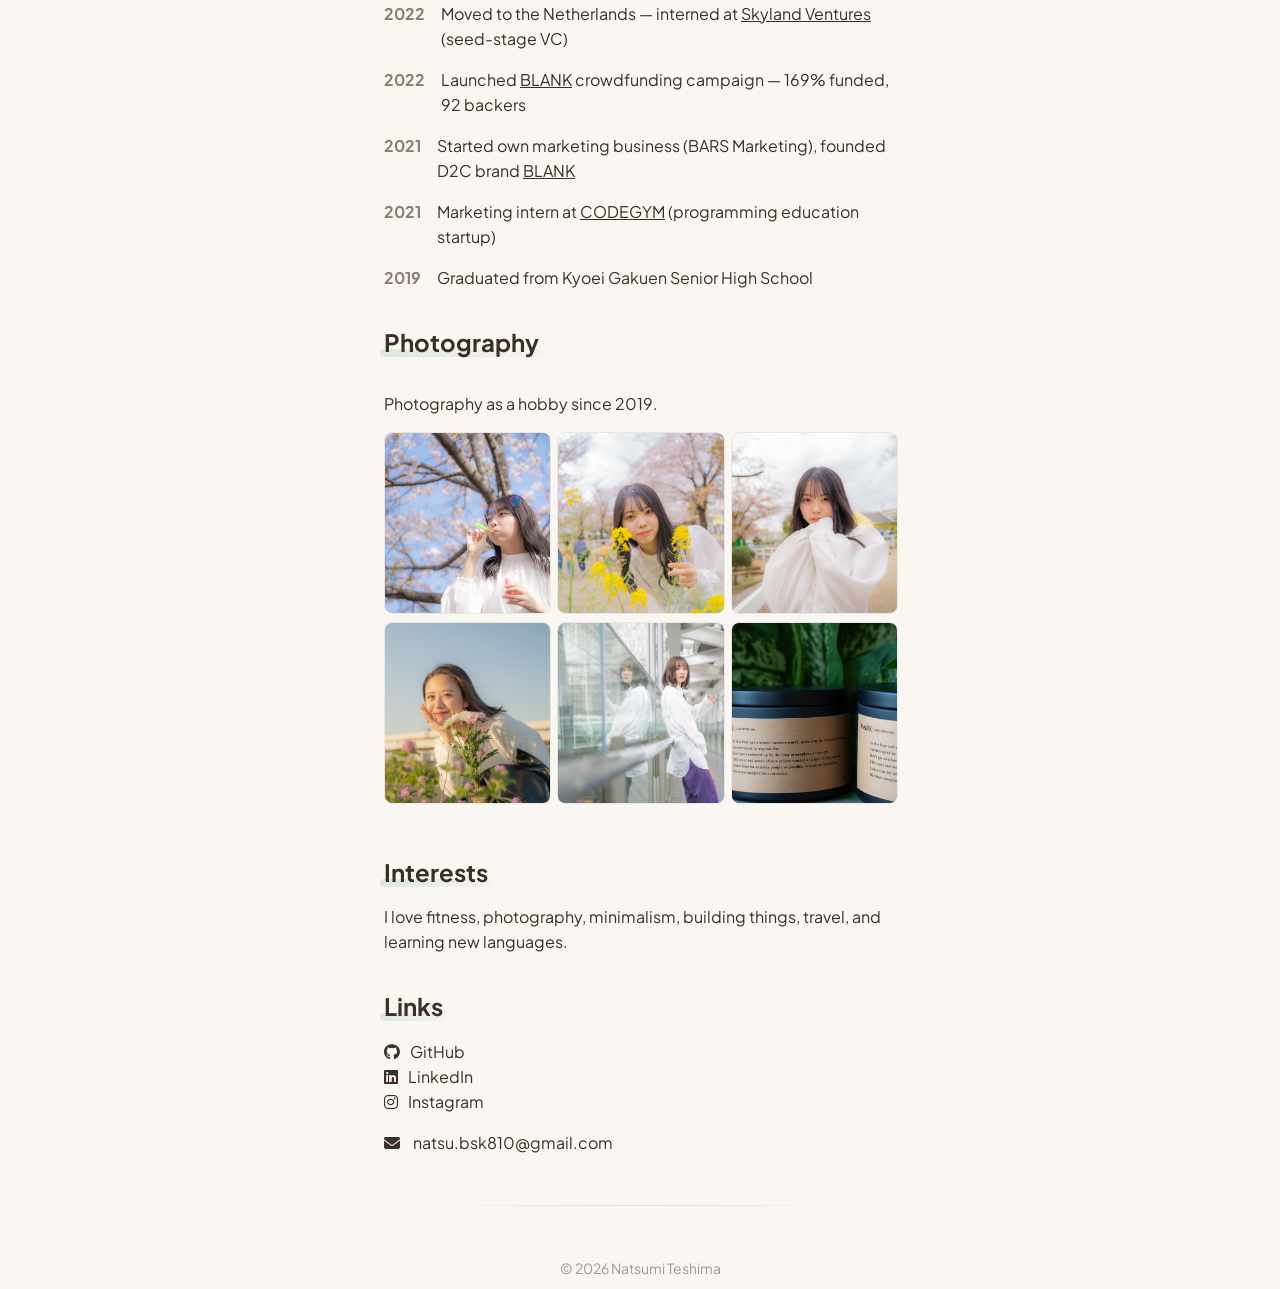
==== commit 7d282f7e: "Fix favicon" ====
--- a/about.html
+++ b/about.html
@@ -9,7 +9,7 @@
 		<link rel="stylesheet" href="https://cdnjs.cloudflare.com/ajax/libs/font-awesome/6.4.0/css/all.min.css">
 		<link href="https://fonts.googleapis.com/css2?family=Plus+Jakarta+Sans:ital,wght@0,200..800;1,200..800&display=swap" rel="stylesheet">
 		<link rel="stylesheet" type="text/css" href="css/style.css">
-		<link rel="icon" type="image/png" href="images/avatar.png">
+		<link rel="icon" type="image/png" href="images/favicon.png">
 		<script src="js/main.js" defer></script>
 	</head>
 	<body class="lang-en">
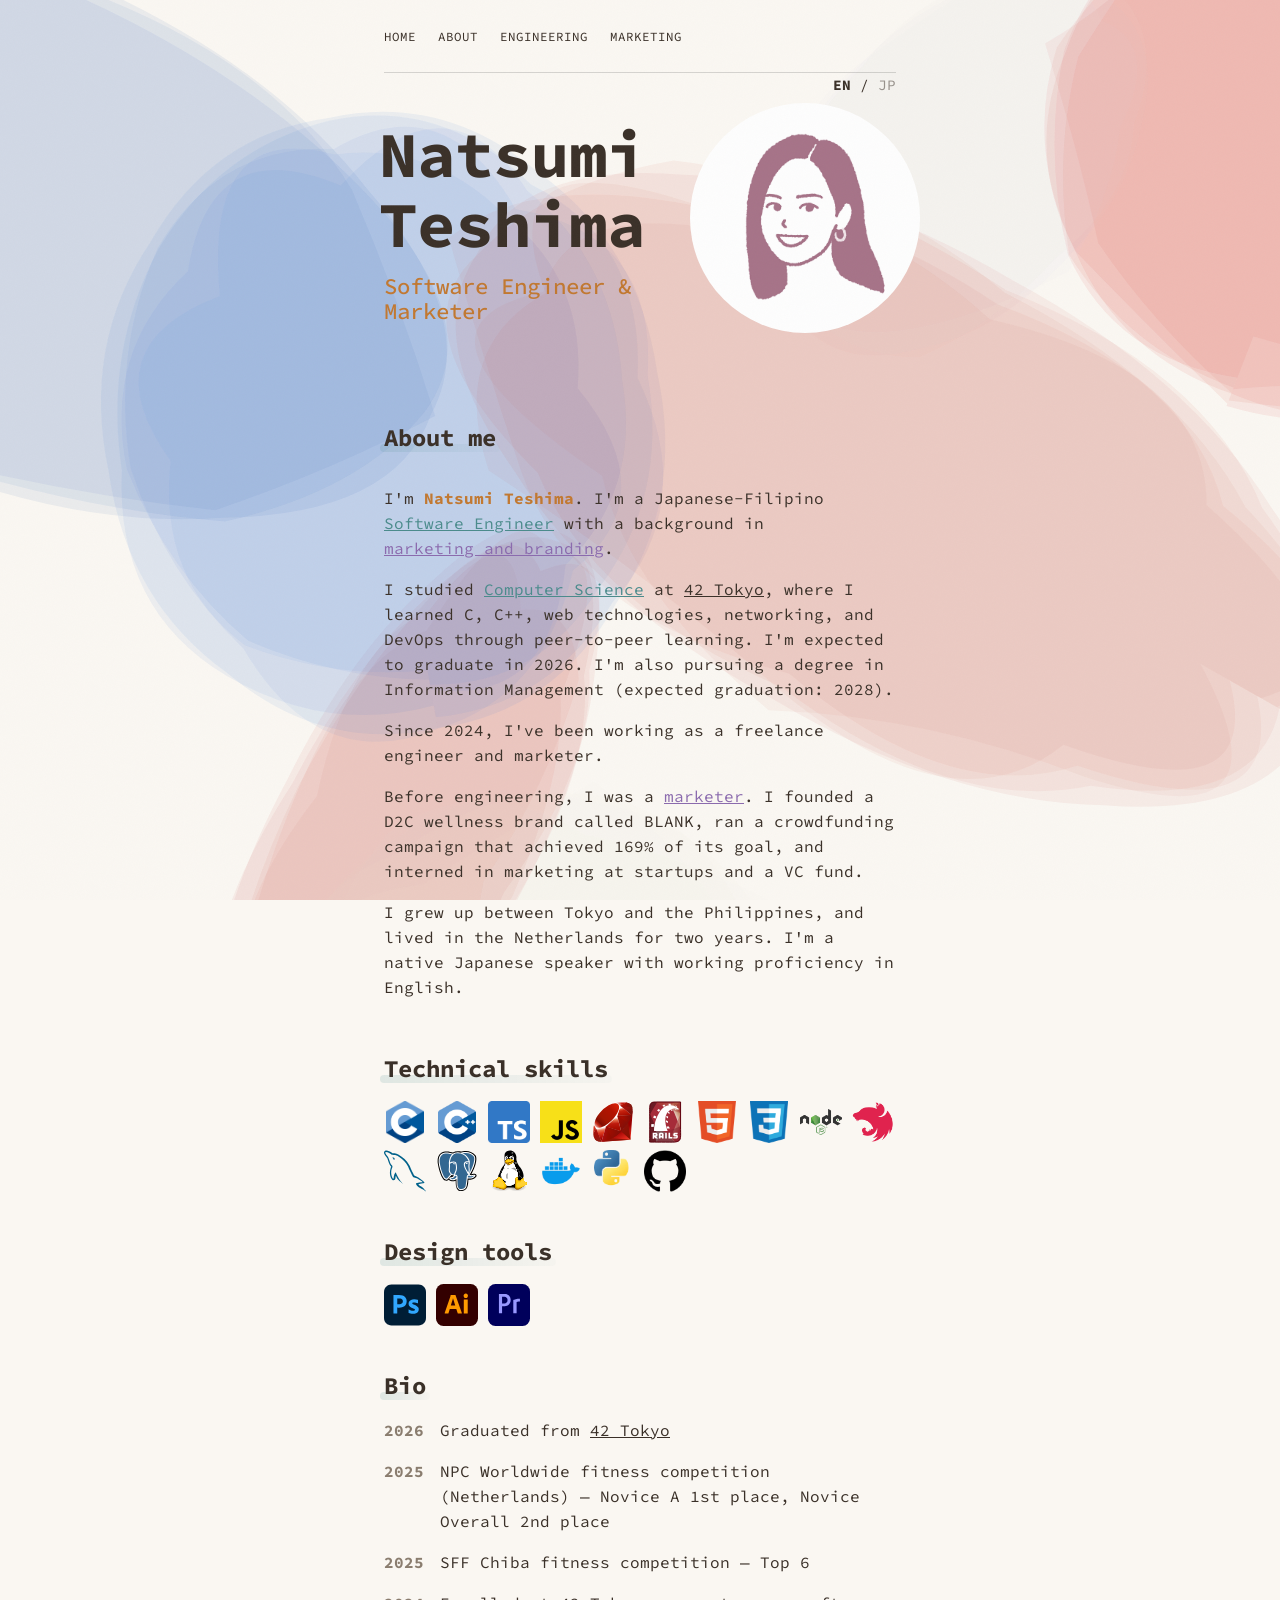
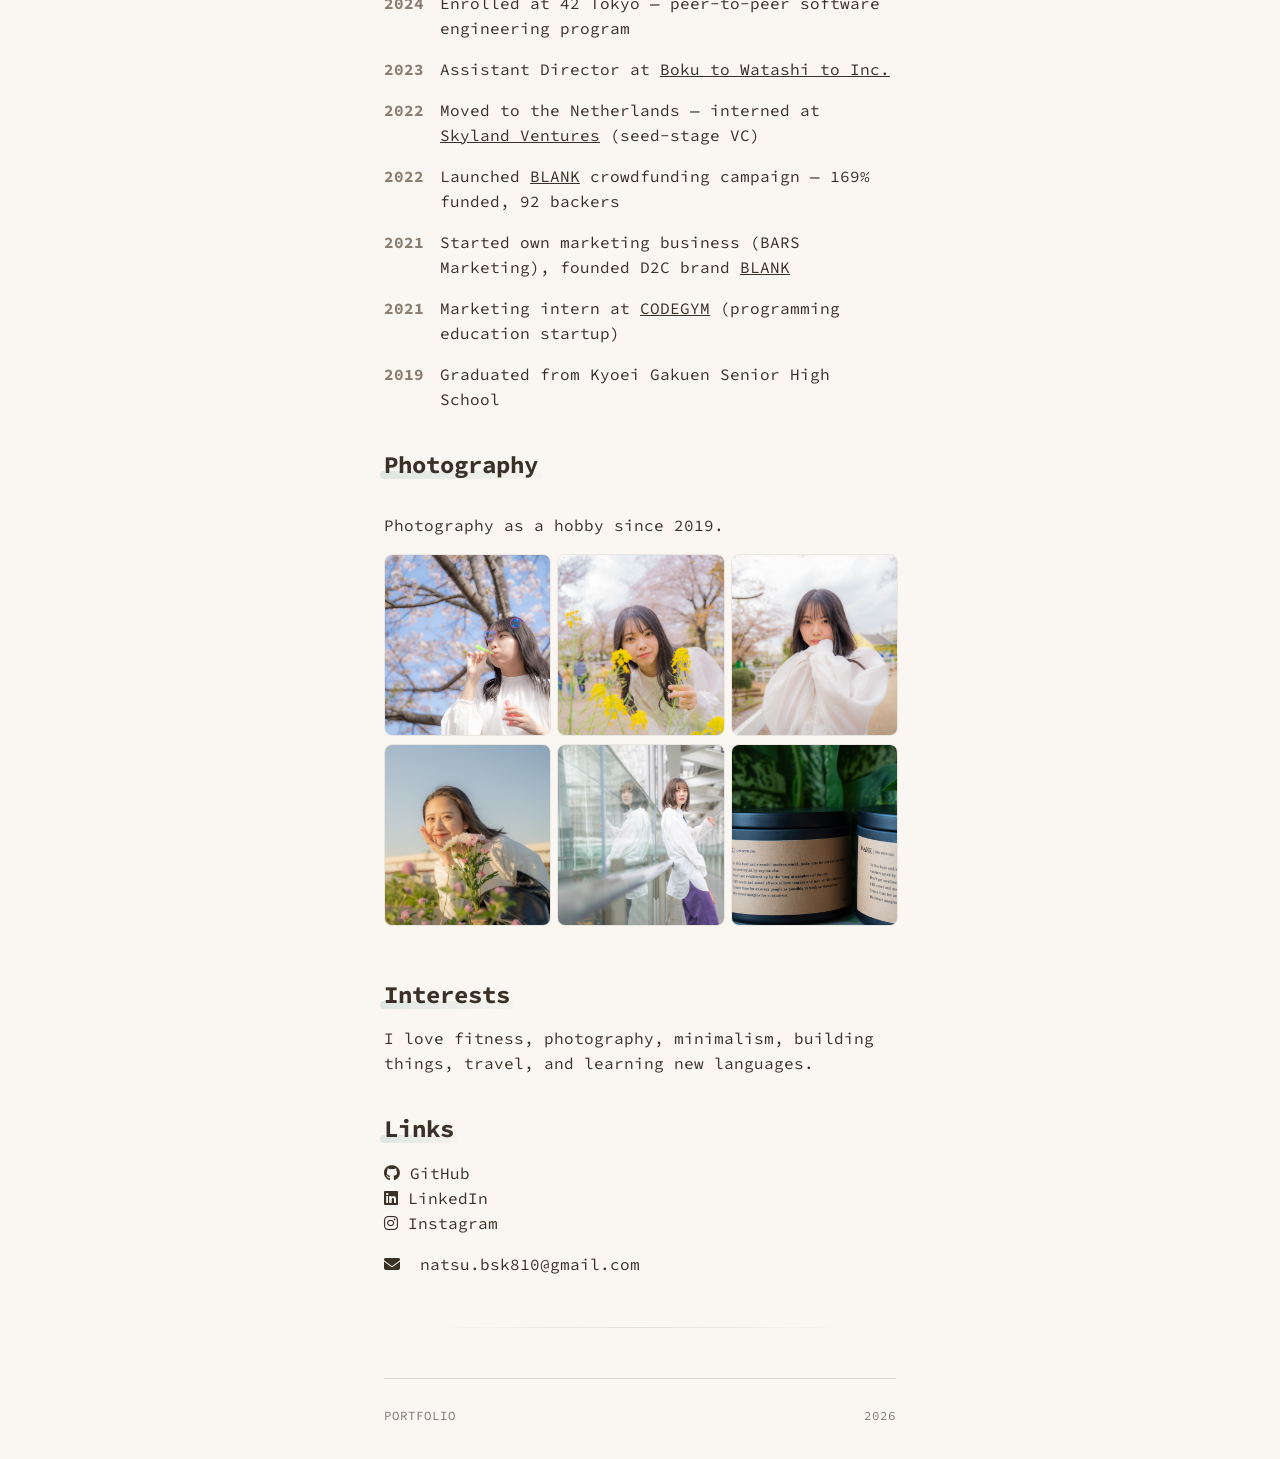
==== commit 43f6e45a: "Redesigned portfolio" ====
--- a/about.html
+++ b/about.html
@@ -7,21 +7,25 @@
 		<link rel="preconnect" href="https://fonts.googleapis.com">
 		<link rel="preconnect" href="https://fonts.gstatic.com" crossorigin>
 		<link rel="stylesheet" href="https://cdnjs.cloudflare.com/ajax/libs/font-awesome/6.4.0/css/all.min.css">
-		<link href="https://fonts.googleapis.com/css2?family=Plus+Jakarta+Sans:ital,wght@0,200..800;1,200..800&display=swap" rel="stylesheet">
+		<link href="https://fonts.googleapis.com/css2?family=Source+Code+Pro:wght@400;500;600;700;800&display=swap" rel="stylesheet">
 		<link rel="stylesheet" type="text/css" href="css/style.css">
 		<link rel="icon" type="image/png" href="images/favicon.png">
 		<script src="js/main.js" defer></script>
 	</head>
 	<body class="lang-en">
-		<nav class="navbar">
-			<ul class="nav-list">
-				<li><a href="index.html" class="navbar-natsumi">Home</a></li>
-				<li><a href="engineering.html" class="navbar-engineering">Engineering</a></li>
-				<li><a href="marketing.html" class="navbar-marketing">Marketing & Branding</a></li>
-				<li><a href="about.html" class="natsumi">About</a></li>
-			</ul>
-			<img class="burger-menu" src="images/burger_menu_icon.png" alt="burger menu">
-		</nav>
+		<header class="site-header">
+			<nav class="nav" id="nav">
+				<a href="index.html">Home</a>
+				<a href="about.html">About</a>
+				<a href="engineering.html">Engineering</a>
+				<a href="marketing.html">Marketing</a>
+			</nav>
+			<div class="burger" id="burger" onclick="document.getElementById('nav').classList.toggle('open');this.classList.toggle('active')">
+				<span></span>
+				<span></span>
+				<span></span>
+			</div>
+		</header>
 		<div id="core-content">
 			<div class="lang-toggle">
 				<a id="lang-en" class="active" onclick="setLang('en')">EN</a> / <a id="lang-jp" onclick="setLang('jp')">JP</a>
@@ -127,6 +131,9 @@
 				<a href="https://www.docker.com/" target="_blank" title="Docker" class="tech-link">
 					<img src="images/docker_icon.webp" alt="Docker icon" class="tech-icon">
 				</a>
+				<a href="https://www.python.org/" target="_blank" title="Python" class="tech-link">
+					<img src="images/python_icon.png" alt="Python icon" class="tech-icon">
+				</a>
 				<a href="https://github.com/" target="_blank" title="GitHub" class="tech-link">
 					<img src="images/github_icon.png" alt="GitHub icon" class="tech-icon">
 				</a>
@@ -245,8 +252,9 @@
 			<p><i class="fas fa-envelope"></i> <a href="mailto:natsu.bsk810@gmail.com">natsu.bsk810@gmail.com</a></p>
 			<hr>
 		</div>
-		<footer>
-			&copy; <span id="footer--year"></span> Natsumi Teshima
+		<footer class="site-footer">
+			<span>Portfolio</span>
+			<span>2026</span>
 		</footer>
 		<script src="js/watercolor.js"></script>
 		<script>
--- a/css/style.css
+++ b/css/style.css
@@ -6,7 +6,7 @@
 :root {
 	--primary-color: #faf7f2;
 	--secondary-color: #3a3028;
-	--tertiary-color: rgba(245, 240, 232, 0.95);
+	--tertiary-color: #faf7f2;
 	--natsumi-color: #c27830;
 	--engineering-color: #4a8b8c;
 	--marketing-color: #8b6aae;
@@ -14,7 +14,7 @@
 }
 
 html {
-	font-family: 'Plus Jakarta Sans', sans-serif;
+	font-family: 'Source Code Pro', monospace;
 	font-weight: 400;
 	background-color: var(--primary-color);
 	line-height: 25px;
@@ -24,7 +24,7 @@
 body {
 	margin-left: 20%;
 	margin-right: 20%;
-	margin-top: 80px;
+	margin-top: 0;
 	position: relative;
 	overflow-x: hidden;
 }
@@ -374,53 +374,84 @@
 }
 
 /* ============================================
-   NAVBAR
-   ============================================ */
-
-.navbar {
-	background-color: var(--tertiary-color);
-	backdrop-filter: blur(12px);
-	-webkit-backdrop-filter: blur(12px);
-	color: #fff;
-	position: fixed;
-	width: 100vw;
-	height: 60px;
-	top: 0;
-	left: 0;
+   HEADER / NAV
+   ============================================ */
+
+.site-header {
+	min-height: 72px;
+	display: flex;
+	align-items: center;
+	justify-content: space-between;
+	font-size: 0.78rem;
+	letter-spacing: 0.08em;
+	text-transform: uppercase;
+	border-bottom: 1px solid rgba(29, 29, 29, 0.16);
+	position: relative;
 	z-index: 100;
-	display: flex;
+}
+
+.site-header .logo {
+	font-weight: 800;
+	color: var(--secondary-color);
+}
+
+.site-header .nav {
+	display: flex;
+	gap: 22px;
+}
+
+.site-header .nav a {
+	color: var(--secondary-color);
+	transition: color 0.25s ease;
+}
+
+.site-header .nav a:hover {
+	color: var(--natsumi-color);
+}
+
+.site-footer {
+	min-height: 72px;
+	display: flex;
+	align-items: center;
 	justify-content: space-between;
-	align-items: center;
-	border-bottom: 1px solid rgba(58, 48, 40, 0.06);
-}
-
-.nav-list {
-	padding: 0;
-	margin-left: 20%;
-}
-
-.nav-list li {
-	display: inline;
-	margin-right: 20px;
-}
-
-.nav-list li a {
-	text-decoration: none;
-	color: var(--secondary-color);
-	transition: 0.2s;
-}
-
-.navbar .burger-menu {
-	position: absolute;
-	width: 30px;
-	top: 0px;
-	right: 0px;
-	margin-right: 20px;
-	margin-top: 15px;
+	font-size: 0.78rem;
+	letter-spacing: 0.08em;
+	text-transform: uppercase;
+	border-top: 1px solid rgba(29, 29, 29, 0.16);
+	color: #7e786f;
+	margin-top: 40px;
+}
+
+.site-header .burger {
+	display: none;
+	flex-direction: column;
+	justify-content: center;
+	gap: 5px;
+	width: 28px;
+	height: 28px;
 	cursor: pointer;
-	display: none;
-	transition: 0.5s;
-	opacity: 0.7;
+	z-index: 200;
+}
+
+.site-header .burger span {
+	display: block;
+	width: 100%;
+	height: 2px;
+	background: var(--secondary-color);
+	border-radius: 2px;
+	transition: transform 0.3s ease, opacity 0.3s ease;
+}
+
+.site-header .burger.active span:nth-child(1) {
+	transform: translateY(7px) rotate(45deg);
+}
+
+.site-header .burger.active span:nth-child(2) {
+	opacity: 0;
+}
+
+.site-header .burger.active span:nth-child(3) {
+	transform: translateY(-7px) rotate(-45deg);
 }
 
 .burger-menu:hover {
@@ -913,6 +944,33 @@
 }
 
 @media (max-width: 768px) {
+	.site-header .burger {
+		display: flex;
+	}
+
+	.site-header .nav {
+		position: fixed;
+		top: 0;
+		left: 0;
+		right: 0;
+		bottom: 0;
+		background: var(--primary-color);
+		flex-direction: column;
+		align-items: center;
+		justify-content: center;
+		gap: 32px;
+		font-size: 1.2rem;
+		z-index: 150;
+		opacity: 0;
+		pointer-events: none;
+		transition: opacity 0.3s ease;
+	}
+
+	.site-header .nav.open {
+		opacity: 1;
+		pointer-events: auto;
+	}
+
 	.navbar .burger-menu {
 		display: block;
 	}
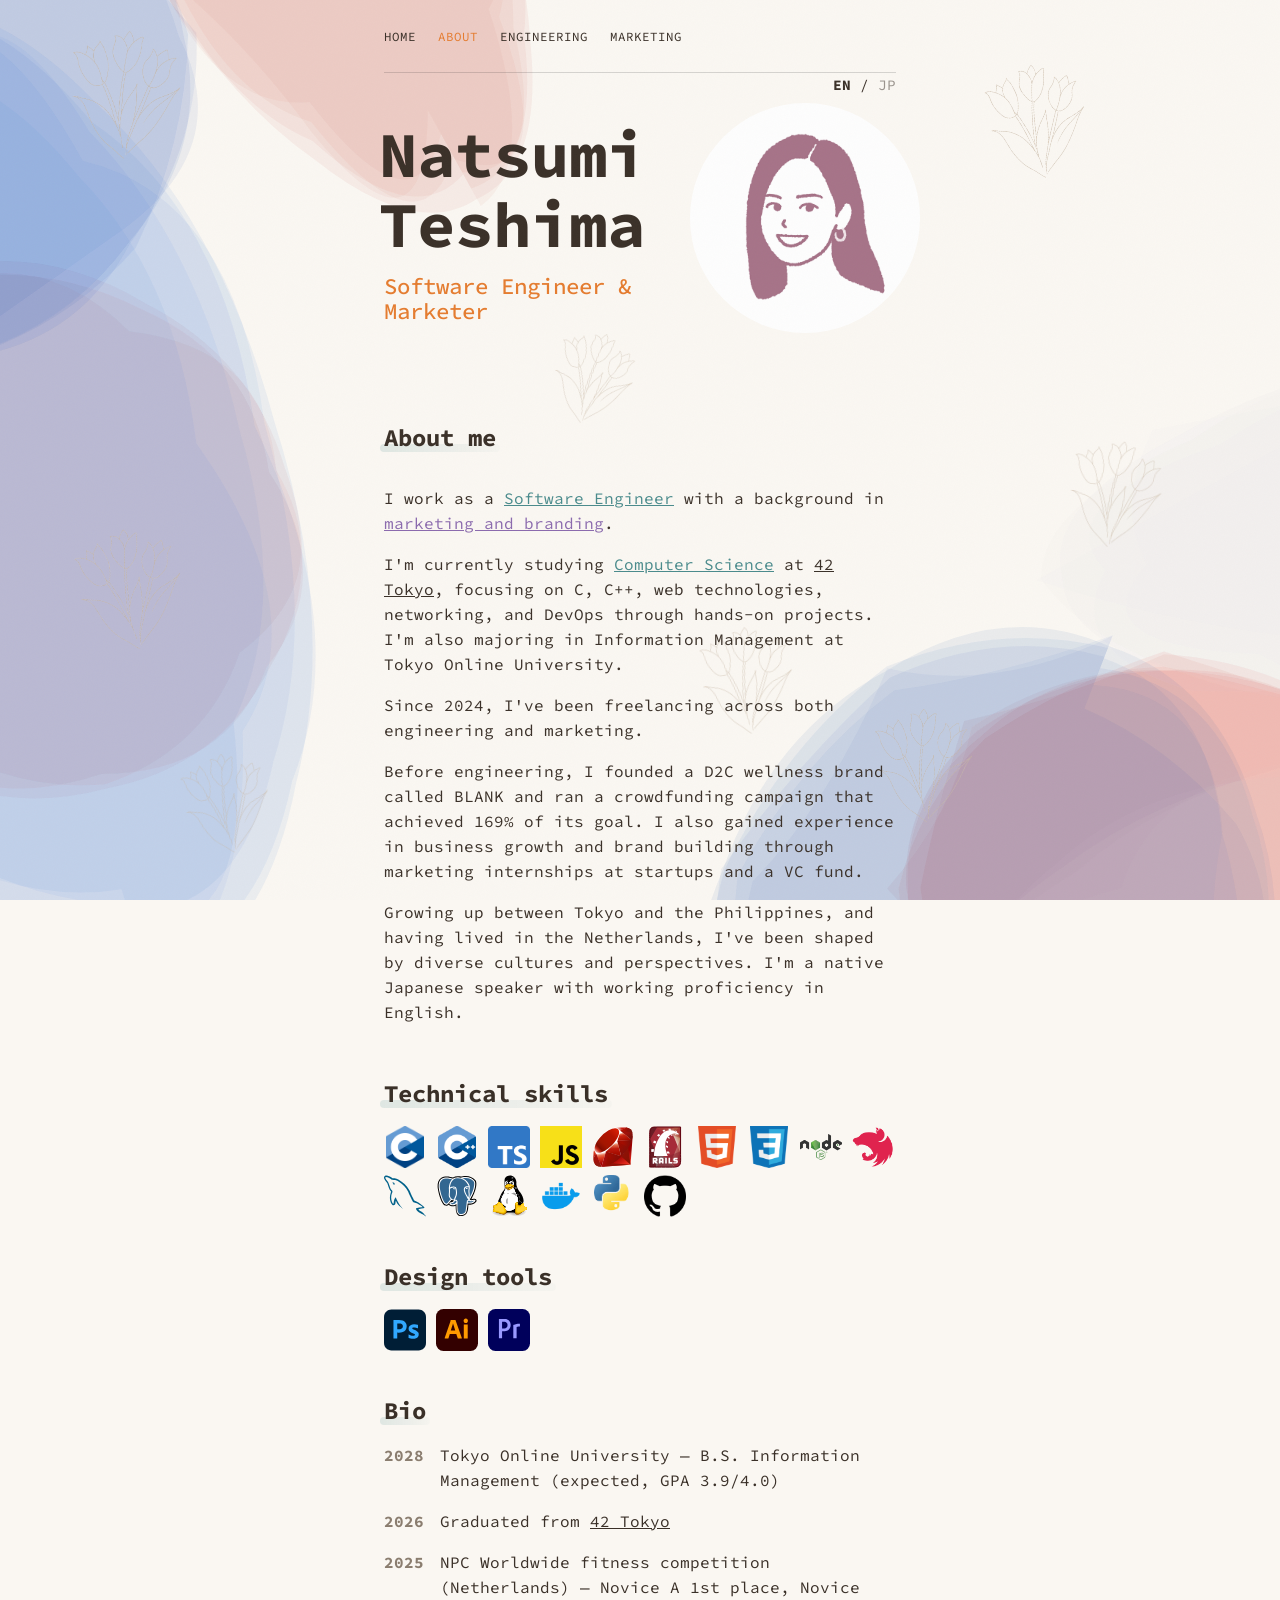
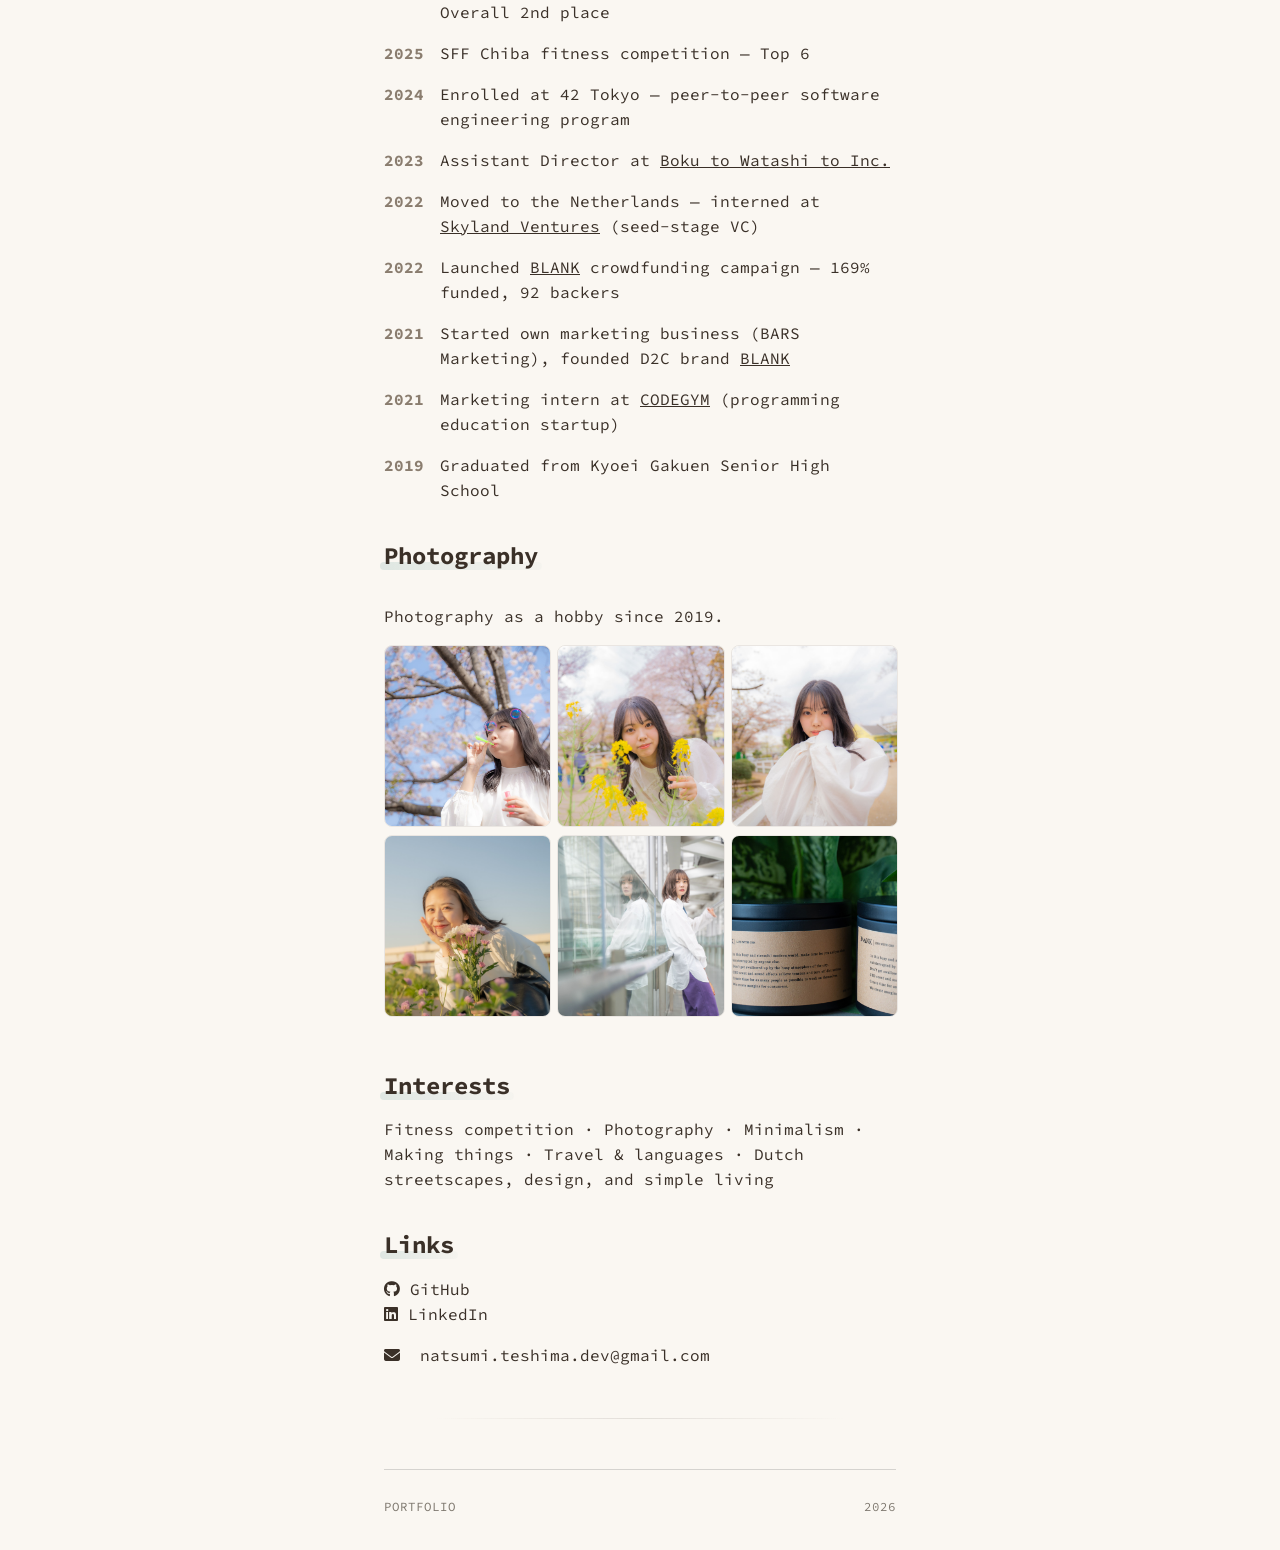
==== commit 75a3aec9: "Update Japanese copy and refine design across all pages" ====
--- a/about.html
+++ b/about.html
@@ -7,7 +7,7 @@
 		<link rel="preconnect" href="https://fonts.googleapis.com">
 		<link rel="preconnect" href="https://fonts.gstatic.com" crossorigin>
 		<link rel="stylesheet" href="https://cdnjs.cloudflare.com/ajax/libs/font-awesome/6.4.0/css/all.min.css">
-		<link href="https://fonts.googleapis.com/css2?family=Source+Code+Pro:wght@400;500;600;700;800&display=swap" rel="stylesheet">
+		<link href="https://fonts.googleapis.com/css2?family=Source+Code+Pro:wght@400;500;600;700;800&family=M+PLUS+1+Code:wght@400;500;600;700&display=swap" rel="stylesheet">
 		<link rel="stylesheet" type="text/css" href="css/style.css">
 		<link rel="icon" type="image/png" href="images/favicon.png">
 		<script src="js/main.js" defer></script>
@@ -16,7 +16,7 @@
 		<header class="site-header">
 			<nav class="nav" id="nav">
 				<a href="index.html">Home</a>
-				<a href="about.html">About</a>
+				<a href="about.html" class="active">About</a>
 				<a href="engineering.html">Engineering</a>
 				<a href="marketing.html">Marketing</a>
 			</nav>
@@ -49,38 +49,38 @@
 			</h2>
 			<div id="about-me">
 				<p class="lang-en">
-					I'm <strong><span class="natsumi">Natsumi Teshima</span></strong>. I'm a Japanese-Filipino <a href="engineering.html" class="engineering" style="text-decoration: underline;">Software Engineer</a> with a background in <a href="marketing.html" class="marketing" style="text-decoration: underline;">marketing and branding</a>.
-				</p>
-				<p class="lang-jp">
-					<strong><span class="natsumi">手島 なつみ</span></strong>です。日比ハーフの<a href="engineering.html" class="engineering" style="text-decoration: underline;">ソフトウェアエンジニア</a>で、<a href="marketing.html" class="marketing" style="text-decoration: underline;">マーケティング・ブランディング</a>のバックグラウンドがあります。
-				</p>
-
-				<p class="lang-en">
-					I studied <a href="engineering.html#school-projects" class="engineering" style="text-decoration: underline;">Computer Science</a> at <a href="https://42tokyo.jp/" target="_blank" style="text-decoration: underline;">42 Tokyo</a>, where I learned C, C++, web technologies, networking, and DevOps through peer-to-peer learning. I'm expected to graduate in 2026. I'm also pursuing a degree in Information Management (expected graduation: 2028).
-				</p>
-				<p class="lang-jp">
-					<a href="https://42tokyo.jp/" target="_blank" style="text-decoration: underline;">42 Tokyo</a>で<a href="engineering.html#school-projects" class="engineering" style="text-decoration: underline;">コンピュータサイエンス</a>を学び、C、C++、Web技術、ネットワーキング、DevOpsをピアラーニングで習得しました。2026年卒業予定。また、情報マネジメントの学位も取得中です（2028年卒業予定）。
-				</p>
-
-				<p class="lang-en">
-					Since 2024, I've been working as a freelance engineer and marketer.
-				</p>
-				<p class="lang-jp">
-					2024年から、フリーランスのエンジニア兼マーケターとして活動しています。
-				</p>
-
-				<p class="lang-en">
-					Before engineering, I was a <a href="marketing.html" class="marketing" style="text-decoration: underline;">marketer</a>. I founded a D2C wellness brand called BLANK, ran a crowdfunding campaign that achieved 169% of its goal, and interned in marketing at startups and a VC fund.
-				</p>
-				<p class="lang-jp">
-					エンジニアリングの前は<a href="marketing.html" class="marketing" style="text-decoration: underline;">マーケター</a>として活動していました。D2Cウェルネスブランド「BLANK」を立ち上げ、目標達成率169%のクラウドファンディングを実施。スタートアップやVCでマーケティングのインターンも経験しました。
-				</p>
-
-				<p class="lang-en">
-					I grew up between Tokyo and the Philippines, and lived in the Netherlands for two years. I'm a native Japanese speaker with working proficiency in English.
-				</p>
-				<p class="lang-jp">
-					東京とフィリピンで育ち、オランダに2年間住んでいました。日本語がネイティブで、英語はビジネスレベルです。
+					I work as a <a href="engineering.html" class="engineering" style="text-decoration: underline;">Software Engineer</a> with a background in <a href="marketing.html" class="marketing" style="text-decoration: underline;">marketing and branding</a>.
+				</p>
+				<p class="lang-jp">
+					<a href="engineering.html" class="engineering" style="text-decoration: underline;">ソフトウェアエンジニア</a>として活動する一方で、<a href="marketing.html" class="marketing" style="text-decoration: underline;">マーケティングやブランディング</a>の経験も持っています。
+				</p>
+
+				<p class="lang-en">
+					I'm currently studying <a href="engineering.html#school-projects" class="engineering" style="text-decoration: underline;">Computer Science</a> at <a href="https://42tokyo.jp/" target="_blank" style="text-decoration: underline;">42 Tokyo</a>, focusing on C, C++, web technologies, networking, and DevOps through hands-on projects. I'm also majoring in Information Management at Tokyo Online University.
+				</p>
+				<p class="lang-jp">
+					現在は<a href="https://42tokyo.jp/" target="_blank" style="text-decoration: underline;">42 Tokyo</a>で<a href="engineering.html#school-projects" class="engineering" style="text-decoration: underline;">コンピュータサイエンス</a>を学んでおり、C、C++、Web技術、ネットワーキング、DevOpsを中心に、実践的なプロジェクトを通じて技術を習得しています。また、東京通信大学では情報マネジメントを専攻しています。
+				</p>
+
+				<p class="lang-en">
+					Since 2024, I've been freelancing across both engineering and marketing.
+				</p>
+				<p class="lang-jp">
+					2024年からはフリーランスとして、エンジニアリングとマーケティングの両面からプロジェクトに携わっています。
+				</p>
+
+				<p class="lang-en">
+					Before engineering, I founded a D2C wellness brand called BLANK and ran a crowdfunding campaign that achieved 169% of its goal. I also gained experience in business growth and brand building through marketing internships at startups and a VC fund.
+				</p>
+				<p class="lang-jp">
+					エンジニアになる以前は、D2Cウェルネスブランド「BLANK」を立ち上げ、クラウドファンディングで目標達成率169％を達成しました。そのほか、スタートアップやVCでのマーケティングインターンを通じて、事業成長やブランド構築に関する経験を積んできました。
+				</p>
+
+				<p class="lang-en">
+					Growing up between Tokyo and the Philippines, and having lived in the Netherlands, I've been shaped by diverse cultures and perspectives. I'm a native Japanese speaker with working proficiency in English.
+				</p>
+				<p class="lang-jp">
+					東京とフィリピンで育ち、オランダでの生活も経験したことで、多様な価値観や文化に触れてきました。日本語を母語とし、英語でも業務レベルのコミュニケーションが可能です。
 				</p>
 			</div>
 
@@ -160,6 +160,11 @@
 				<span class="lang-jp">経歴</span>
 			</h2>
 			<ul id="bio">
+				<li>
+					<span class="year">2028</span>
+					<span class="lang-en">Tokyo Online University — B.S. Information Management <span class="bio-break">(expected, GPA 3.9/4.0)</span></span>
+					<span class="lang-jp">東京通信大学 情報マネジメント学部 <span class="bio-break">卒業予定（GPA 3.9/4.0）</span></span>
+				</li>
 				<li>
 					<span class="year">2026</span>
 					<span class="lang-en">Graduated from <a href="https://42tokyo.jp/" target="_blank" style="text-decoration: underline;">42 Tokyo</a></span>
@@ -234,8 +239,8 @@
 				<span class="lang-jp">興味・関心</span>
 			</h2>
 			<p style="margin: 0px;">
-				<span class="lang-en">I love fitness, photography, minimalism, building things, travel, and learning new languages.</span>
-				<span class="lang-jp">フィットネス、写真、ミニマリズム、ものづくり、旅行、語学学習が好きです。</span>
+				<span class="lang-en">Fitness competition · Photography · Minimalism · Making things · Travel & languages · Dutch streetscapes, design, and simple living</span>
+				<span class="lang-jp">フィットネス競技／写真／ミニマリズム／ものづくり／旅行・語学学習／オランダの街並みとデザイン、シンプルな暮らし</span>
 			</p>
 
 			<h2>
@@ -244,12 +249,11 @@
 			</h2>
 			<div class="links">
 				<ul>
-					<li><i class="fab fa-github"></i><a href="https://github.com/" target="_blank">GitHub</a></li>
+					<li><i class="fab fa-github"></i><a href="https://github.com/Killua0615" target="_blank">GitHub</a></li>
 					<li><i class="fab fa-linkedin"></i><a href="https://linkedin.com/" target="_blank">LinkedIn</a></li>
-					<li><i class="fab fa-instagram"></i><a href="https://instagram.com/" target="_blank">Instagram</a></li>
 				</ul>
 			</div>
-			<p><i class="fas fa-envelope"></i> <a href="mailto:natsu.bsk810@gmail.com">natsu.bsk810@gmail.com</a></p>
+			<p><i class="fas fa-envelope"></i> <a href="mailto:natsumi.teshima.dev@gmail.com">natsumi.teshima.dev@gmail.com</a></p>
 			<hr>
 		</div>
 		<footer class="site-footer">
@@ -258,6 +262,32 @@
 		</footer>
 		<script src="js/watercolor.js"></script>
 		<script>
+			(function() {
+				var container = document.createElement('div');
+				container.style.cssText = 'position:fixed;top:0;left:0;width:100vw;height:100vh;pointer-events:none;z-index:0;overflow:hidden;';
+				document.body.appendChild(container);
+
+				var spots = [
+					{x: 0.01, y: 0.02, size: 180},
+					{x: 0.80, y: 0.45, size: 150},
+					{x: 0.65, y: 0.78, size: 160},
+					{x: 0.03, y: 0.55, size: 170},
+					{x: 0.40, y: 0.35, size: 130},
+					{x: 0.75, y: 0.05, size: 160},
+					{x: 0.50, y: 0.68, size: 150},
+					{x: 0.10, y: 0.82, size: 140}
+				];
+
+				spots.forEach(function(s) {
+					var img = document.createElement('img');
+					img.src = 'images/dutch_tulips.png';
+					var jx = (Math.random() - 0.5) * 0.05;
+					var jy = (Math.random() - 0.5) * 0.05;
+					var rot = Math.random() * 30 - 15;
+					img.style.cssText = 'position:absolute;width:' + s.size + 'px;height:auto;opacity:0.55;left:' + ((s.x + jx) * 100) + 'vw;top:' + ((s.y + jy) * 100) + 'vh;transform:rotate(' + rot + 'deg);';
+					container.appendChild(img);
+				});
+			})();
 			function setLang(lang) {
 				document.body.className = document.body.className.replace(/lang-\w+/, 'lang-' + lang);
 				document.getElementById('lang-en').classList.toggle('active', lang === 'en');
--- a/css/style.css
+++ b/css/style.css
@@ -7,14 +7,14 @@
 	--primary-color: #faf7f2;
 	--secondary-color: #3a3028;
 	--tertiary-color: #faf7f2;
-	--natsumi-color: #c27830;
+	--natsumi-color: #e57c2f;
 	--engineering-color: #4a8b8c;
 	--marketing-color: #8b6aae;
 	--technology-color: #a0644a;
 }
 
 html {
-	font-family: 'Source Code Pro', monospace;
+	font-family: 'Source Code Pro', 'M PLUS 1 Code', monospace;
 	font-weight: 400;
 	background-color: var(--primary-color);
 	line-height: 25px;
@@ -409,6 +409,46 @@
 	color: var(--natsumi-color);
 }
 
+.site-header .nav a.active {
+	color: var(--natsumi-color);
+}
+
+.site-header .nav a.active-engineering {
+	color: var(--engineering-color);
+}
+
+.site-header .nav a.active-marketing {
+	color: var(--marketing-color);
+}
+
+.hover-link {
+	position: relative;
+	display: inline-block;
+	text-decoration: none;
+	transition: transform 0.3s cubic-bezier(0.22, 1, 0.36, 1);
+}
+
+.hover-link::after {
+	content: "";
+	position: absolute;
+	left: 50%;
+	bottom: -3px;
+	width: 100%;
+	height: 2px;
+	background: currentColor;
+	transform: translateX(-50%) scaleX(0);
+	transform-origin: center;
+	transition: transform 0.35s cubic-bezier(0.22, 1, 0.36, 1);
+}
+
+.hover-link:hover {
+	transform: translateY(-2px);
+}
+
+.hover-link:hover::after {
+	transform: translateX(-50%) scaleX(1);
+}
+
 .site-footer {
 	min-height: 72px;
 	display: flex;
@@ -690,27 +730,40 @@
 
 .stats-row {
 	display: flex;
-	gap: 40px;
+	gap: 0;
 	margin: 16px 0;
-	padding: 16px 20px;
+	padding: 20px 0;
 	background: linear-gradient(135deg, rgba(194, 120, 48, 0.06), rgba(139, 106, 174, 0.06));
 	border-radius: 12px;
-	border: 1px solid rgba(58, 48, 40, 0.05);
+	border: 1px solid rgba(58, 48, 40, 0.08);
 }
 
 .stat-block {
+	flex: 1;
 	text-align: center;
+	display: flex;
+	flex-direction: column;
+	align-items: center;
+	justify-content: center;
+}
+
+.stat-block + .stat-block {
+	border-left: 1px solid rgba(58, 48, 40, 0.12);
 }
 
 .stat-value {
-	font-size: 1.8rem;
-	font-weight: bold;
+	font-size: 2.2rem;
+	font-weight: 800;
 	color: var(--secondary-color);
+	line-height: 1.1;
 }
 
 .stat-label {
-	font-size: 0.8em;
+	font-size: 0.7rem;
 	color: #8a7d6f;
+	letter-spacing: 0.1em;
+	text-transform: uppercase;
+	margin-top: 4px;
 }
 
 /* ============================================
@@ -868,12 +921,14 @@
    ============================================ */
 
 .image-slider {
+	cursor: pointer;
 	display: flex;
 	overflow-x: auto;
 	scroll-snap-type: x mandatory;
 	gap: 15px;
 	border-radius: 10px;
 	scrollbar-width: none;
+	width: 100%;
 }
 
 .image-slider::-webkit-scrollbar {
@@ -940,6 +995,11 @@
 	body {
 		margin-left: 5%;
 		margin-right: 5%;
+	}
+
+	.bio-break {
+		display: block;
+		white-space: nowrap;
 	}
 }
 
@@ -1054,7 +1114,22 @@
 
 	.stats-row {
 		flex-wrap: wrap;
-		gap: 20px;
+		gap: 0;
+		padding: 16px 0;
+	}
+
+	.stat-block {
+		flex: 1 1 100%;
+		padding: 12px 0;
+	}
+
+	.stat-block + .stat-block {
+		border-left: none;
+		border-top: 1px solid rgba(58, 48, 40, 0.12);
+	}
+
+	.stat-value {
+		font-size: 1.8rem;
 	}
 }
 
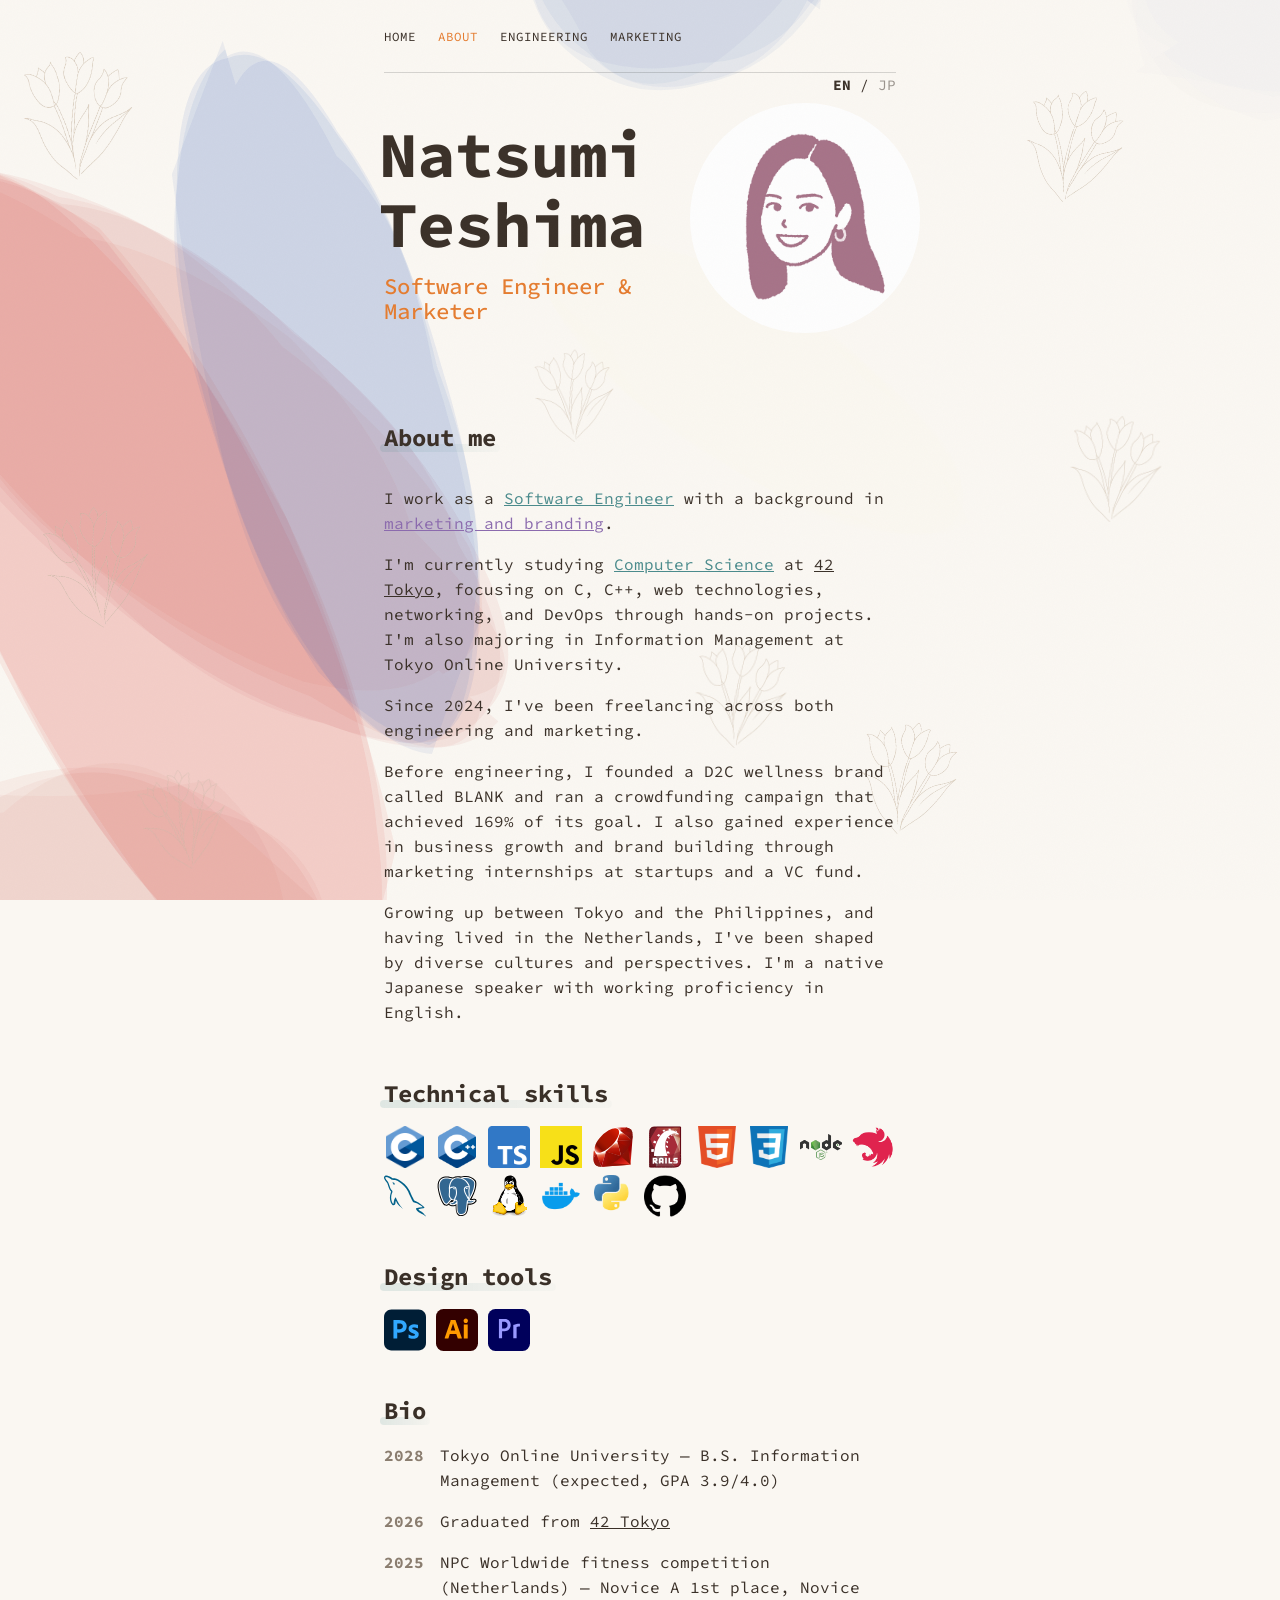
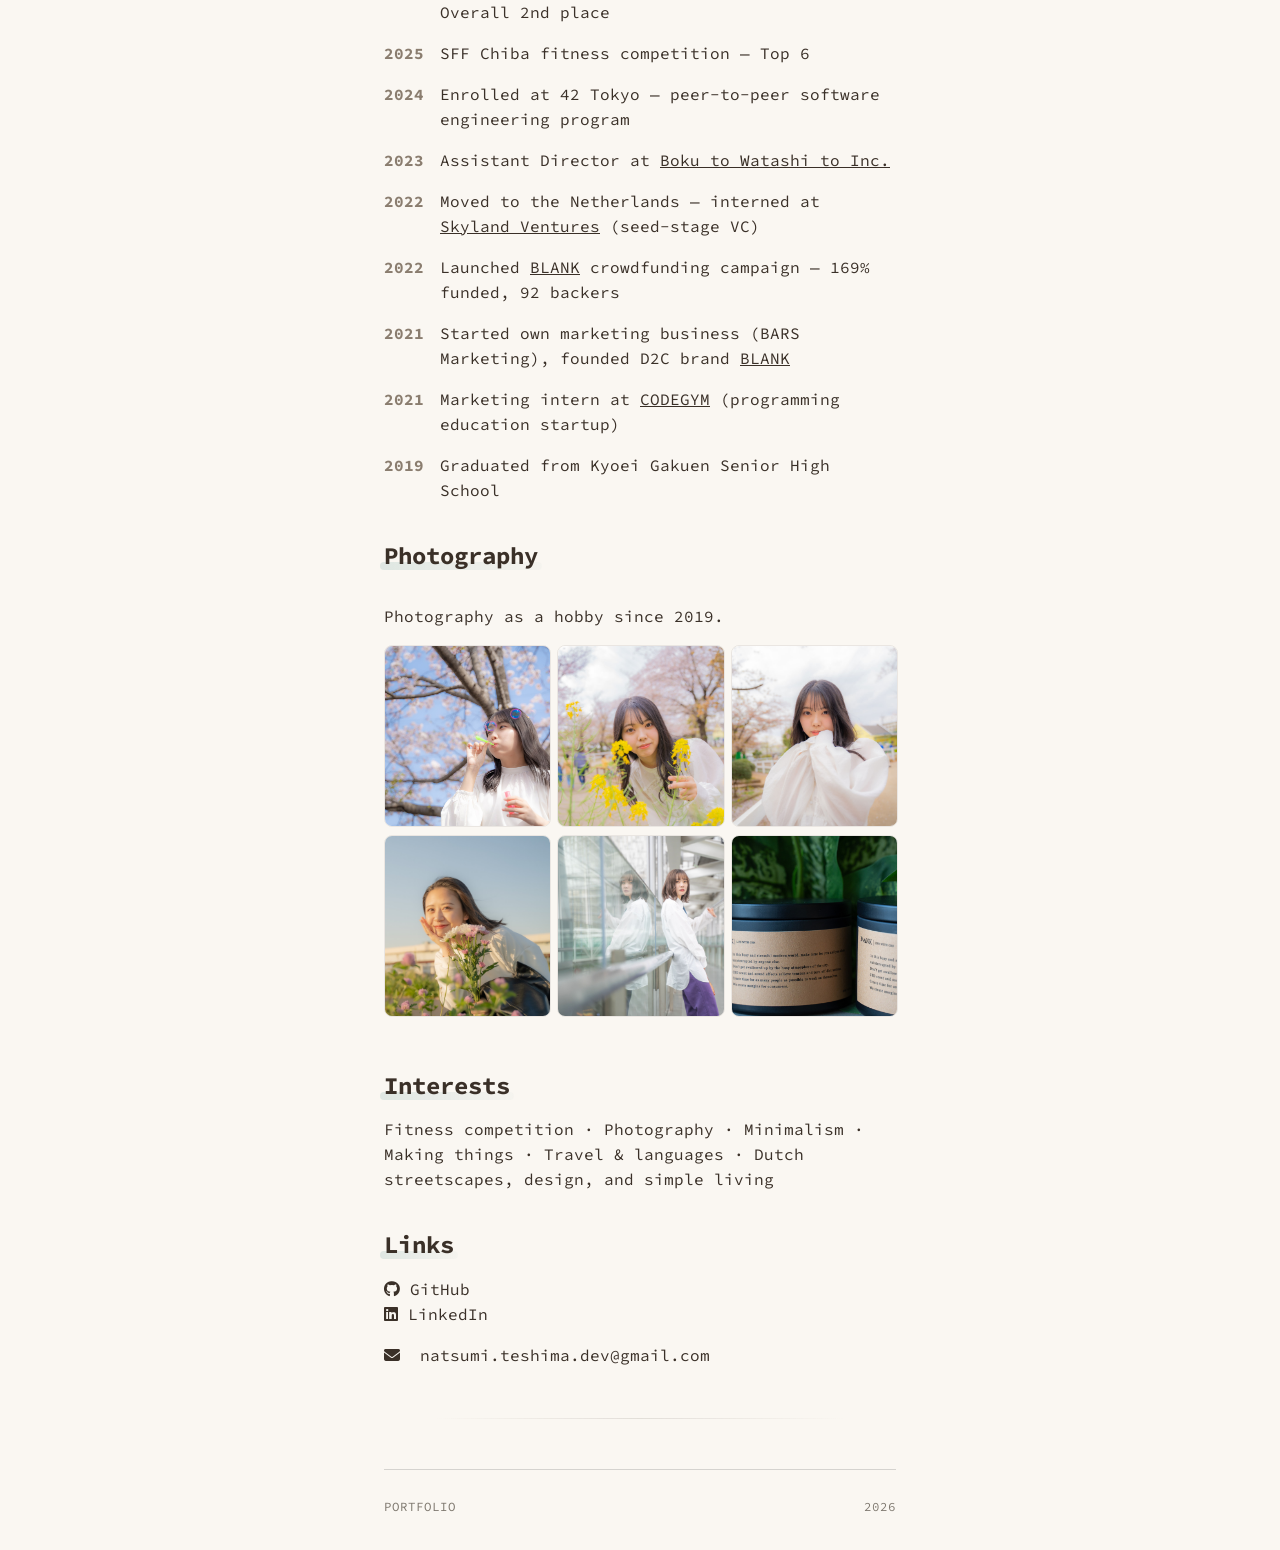
==== commit d854aaa6: "Add linkedin link" ====
--- a/about.html
+++ b/about.html
@@ -250,7 +250,7 @@
 			<div class="links">
 				<ul>
 					<li><i class="fab fa-github"></i><a href="https://github.com/Killua0615" target="_blank">GitHub</a></li>
-					<li><i class="fab fa-linkedin"></i><a href="https://linkedin.com/" target="_blank">LinkedIn</a></li>
+					<li><i class="fab fa-linkedin"></i><a href="https://linkedin.com/in/natsumi-teshima" target="_blank">LinkedIn</a></li>
 				</ul>
 			</div>
 			<p><i class="fas fa-envelope"></i> <a href="mailto:natsumi.teshima.dev@gmail.com">natsumi.teshima.dev@gmail.com</a></p>
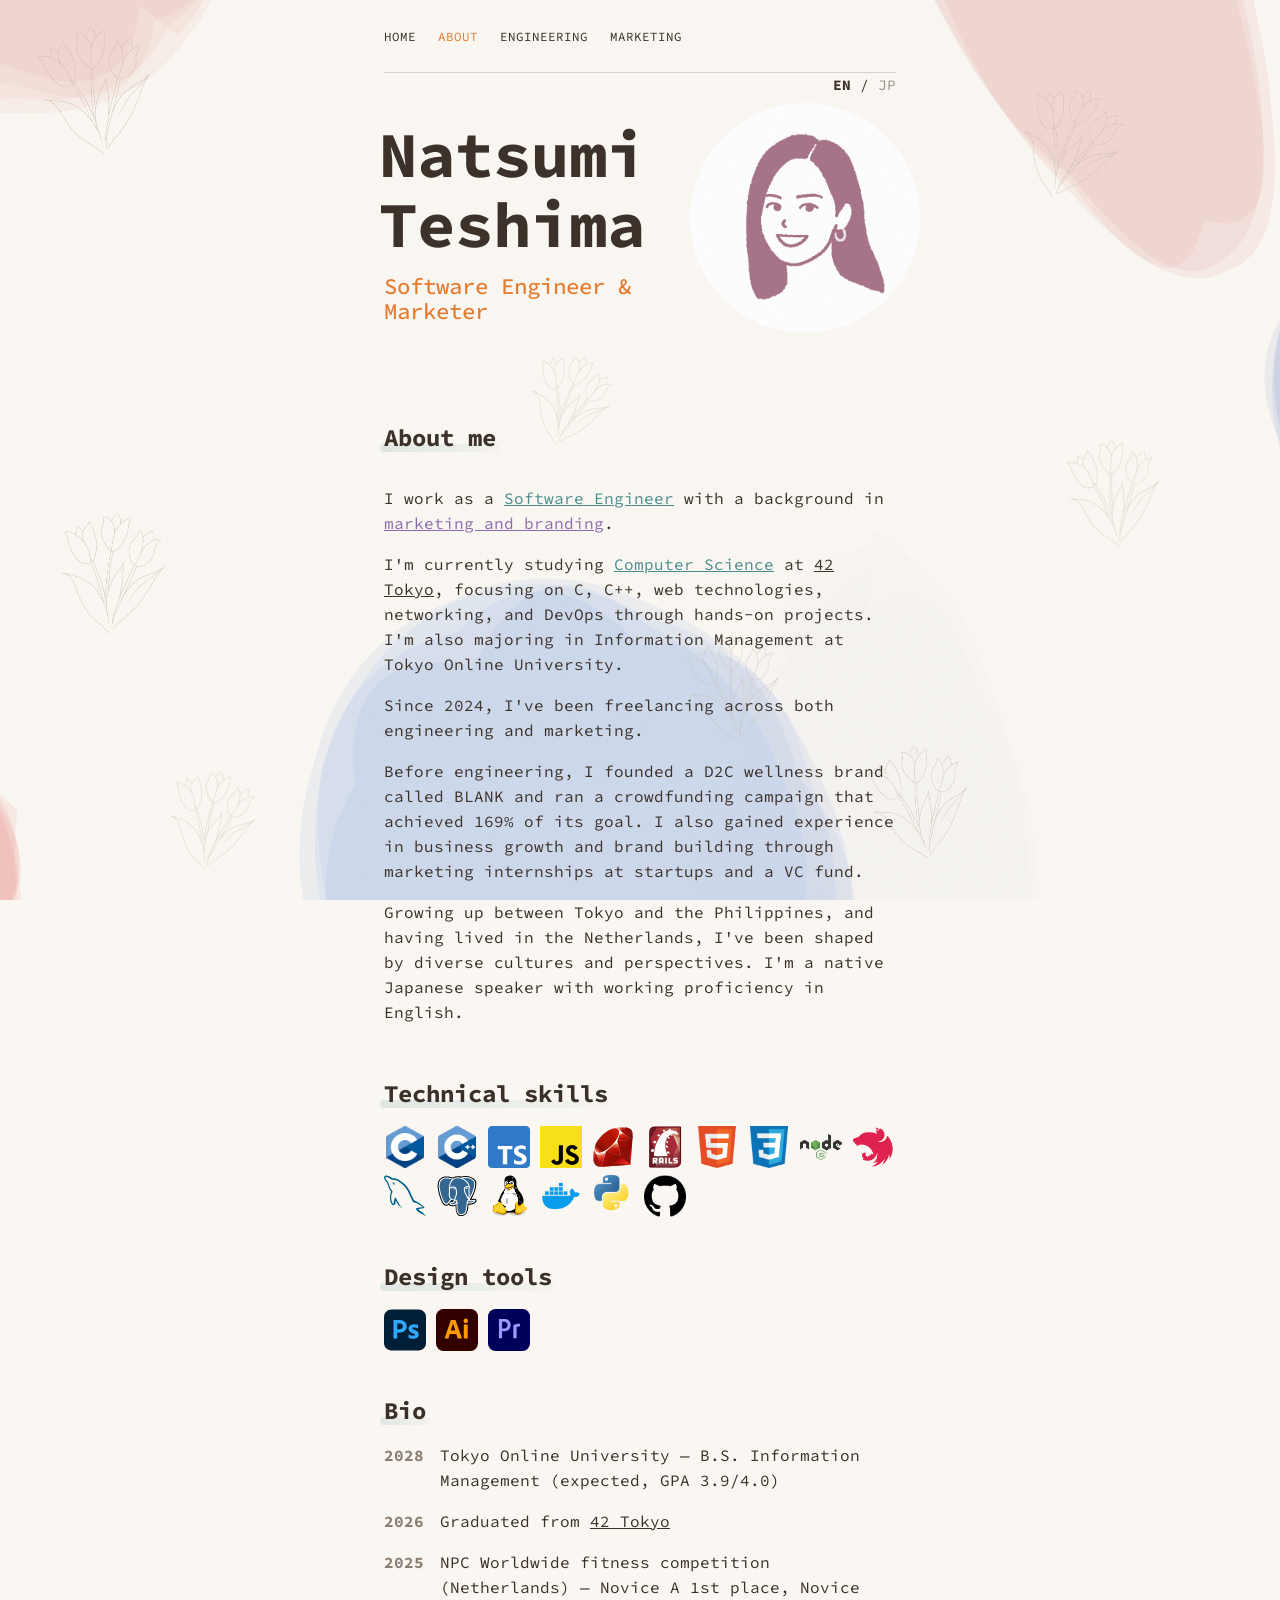
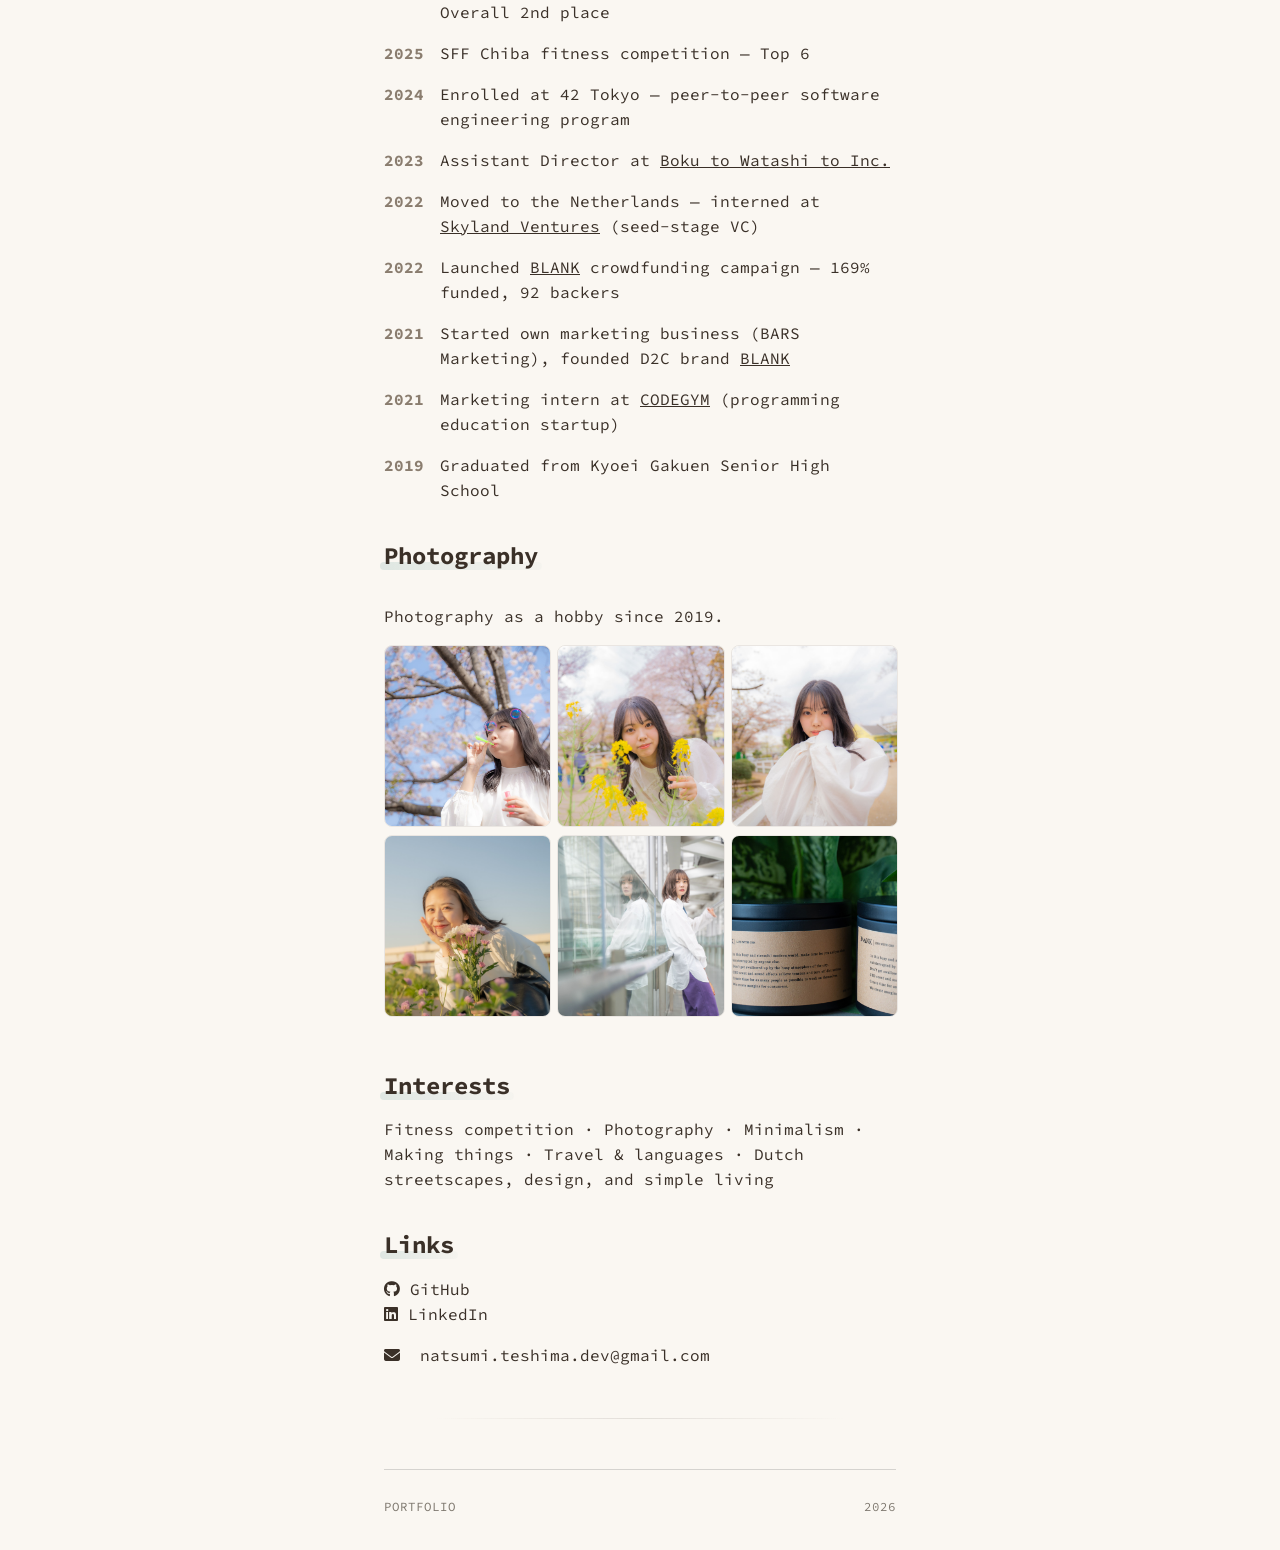
==== commit 61f5cdae: "Fix favicon for deployment" ====
--- a/about.html
+++ b/about.html
@@ -9,7 +9,7 @@
 		<link rel="stylesheet" href="https://cdnjs.cloudflare.com/ajax/libs/font-awesome/6.4.0/css/all.min.css">
 		<link href="https://fonts.googleapis.com/css2?family=Source+Code+Pro:wght@400;500;600;700;800&family=M+PLUS+1+Code:wght@400;500;600;700&display=swap" rel="stylesheet">
 		<link rel="stylesheet" type="text/css" href="css/style.css">
-		<link rel="icon" type="image/png" href="images/favicon.png">
+		<link rel="icon" type="image/png" href="images/favicon.png?v=2">
 		<script src="js/main.js" defer></script>
 	</head>
 	<body class="lang-en">
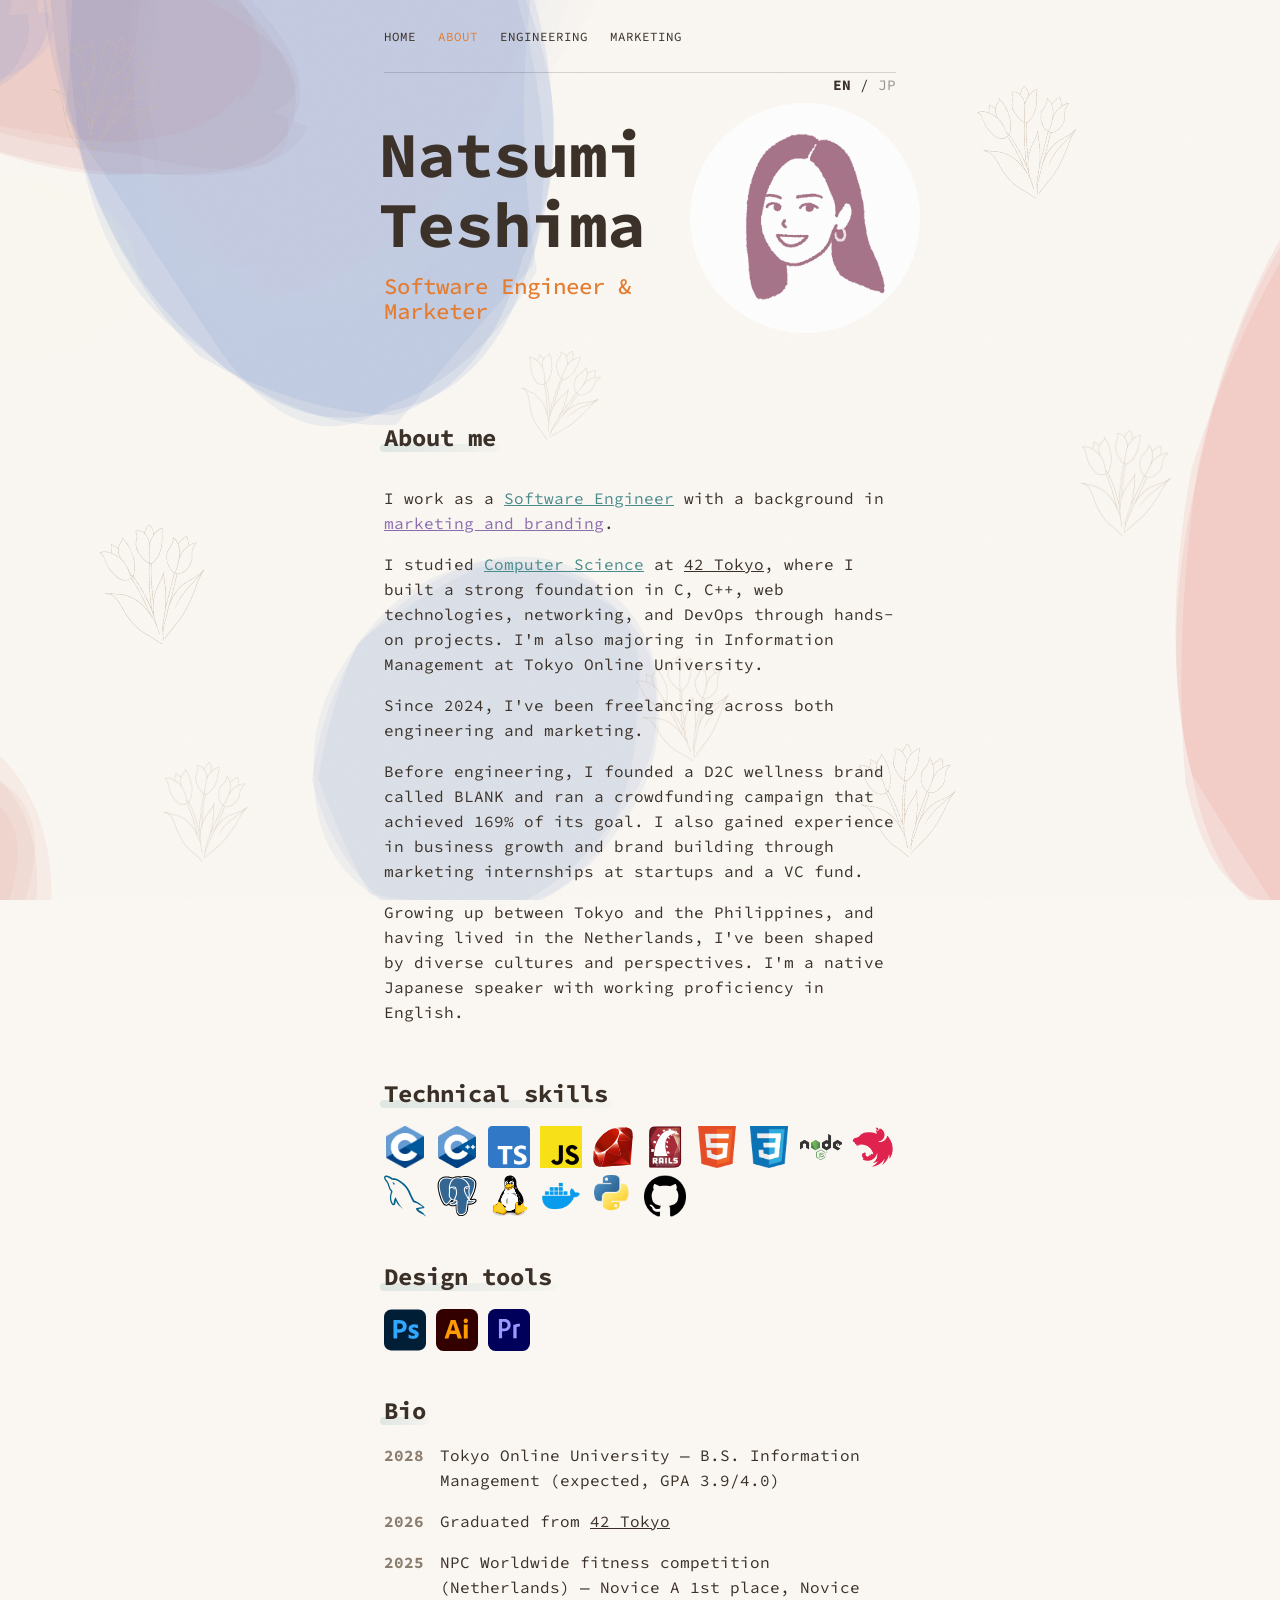
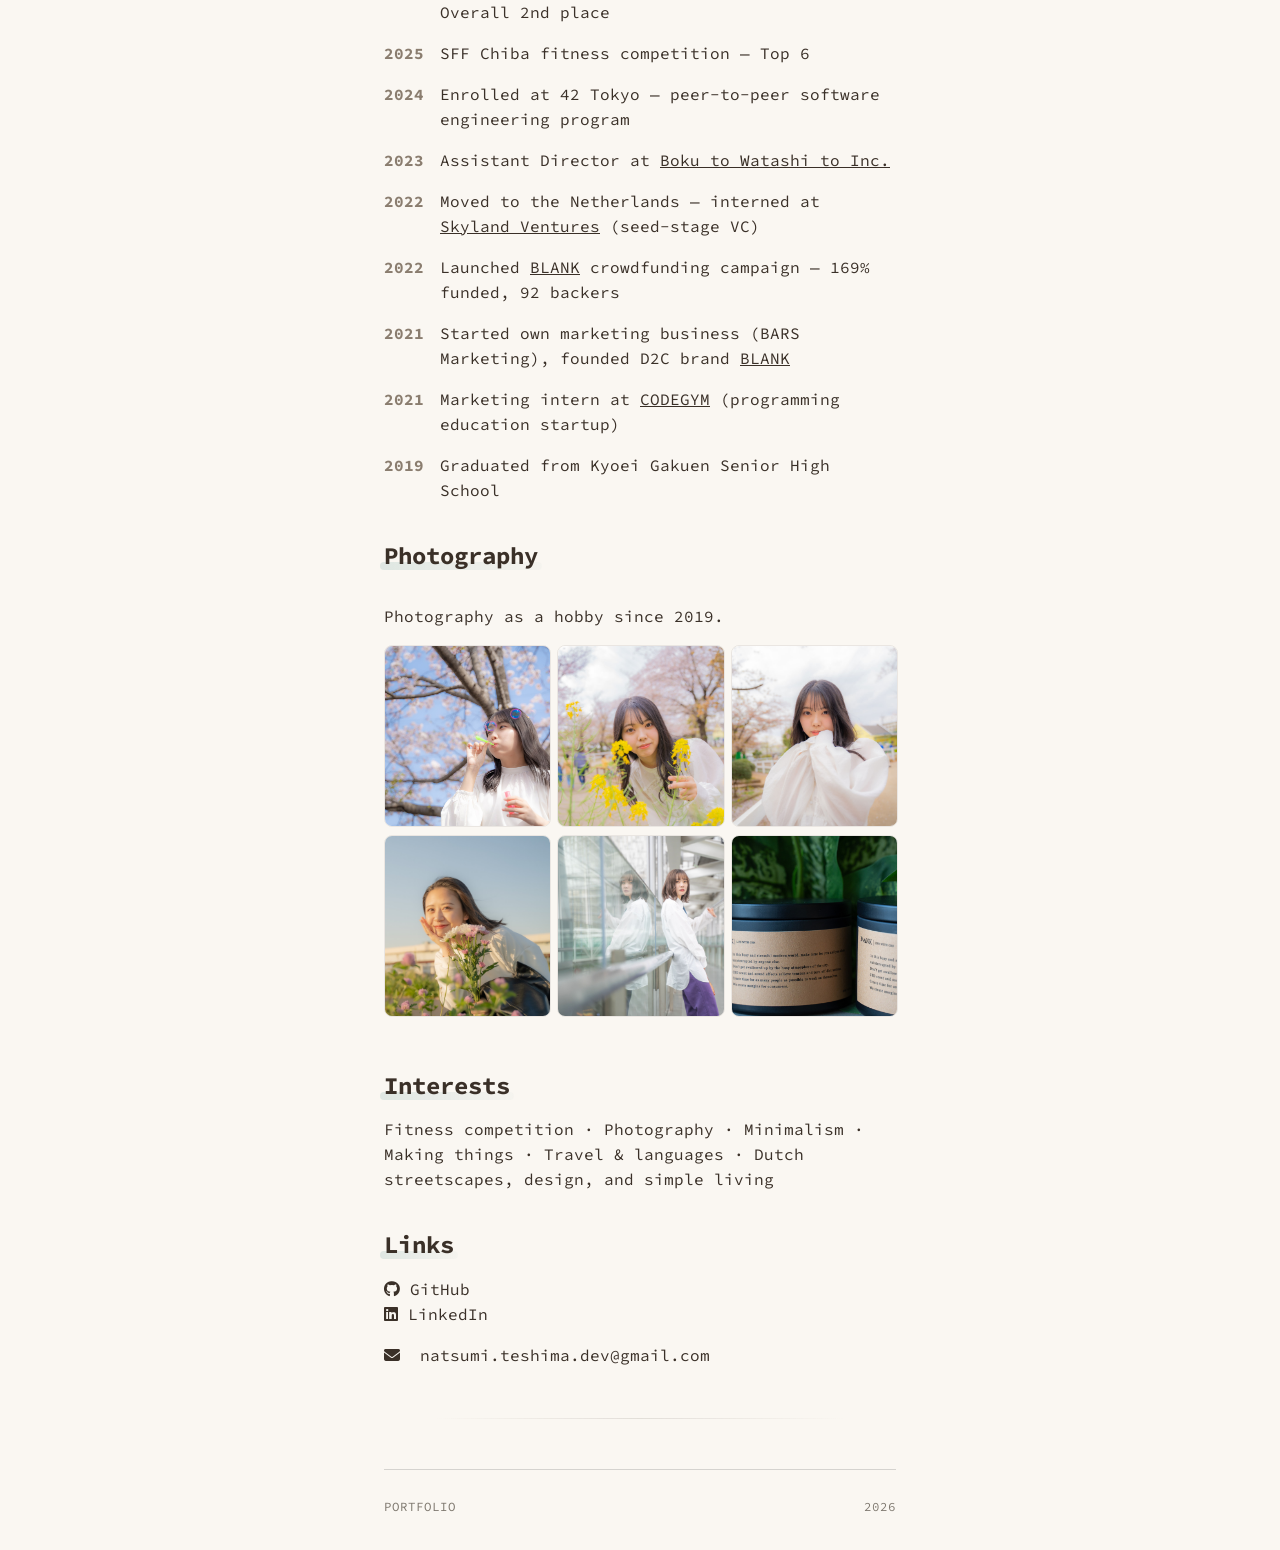
==== commit a932ac73: "fix status of 42" ====
--- a/about.html
+++ b/about.html
@@ -56,10 +56,10 @@
 				</p>
 
 				<p class="lang-en">
-					I'm currently studying <a href="engineering.html#school-projects" class="engineering" style="text-decoration: underline;">Computer Science</a> at <a href="https://42tokyo.jp/" target="_blank" style="text-decoration: underline;">42 Tokyo</a>, focusing on C, C++, web technologies, networking, and DevOps through hands-on projects. I'm also majoring in Information Management at Tokyo Online University.
-				</p>
-				<p class="lang-jp">
-					現在は<a href="https://42tokyo.jp/" target="_blank" style="text-decoration: underline;">42 Tokyo</a>で<a href="engineering.html#school-projects" class="engineering" style="text-decoration: underline;">コンピュータサイエンス</a>を学んでおり、C、C++、Web技術、ネットワーキング、DevOpsを中心に、実践的なプロジェクトを通じて技術を習得しています。また、東京通信大学では情報マネジメントを専攻しています。
+					I studied <a href="engineering.html#school-projects" class="engineering" style="text-decoration: underline;">Computer Science</a> at <a href="https://42tokyo.jp/" target="_blank" style="text-decoration: underline;">42 Tokyo</a>, where I built a strong foundation in C, C++, web technologies, networking, and DevOps through hands-on projects. I'm also majoring in Information Management at Tokyo Online University.
+				</p>
+				<p class="lang-jp">
+					<a href="https://42tokyo.jp/" target="_blank" style="text-decoration: underline;">42 Tokyo</a>で<a href="engineering.html#school-projects" class="engineering" style="text-decoration: underline;">コンピュータサイエンス</a>を学び、C、C++、Web技術、ネットワーキング、DevOpsを中心に、実践的なプロジェクトを通じて技術を習得しました。また、東京通信大学では情報マネジメントを専攻しています。
 				</p>
 
 				<p class="lang-en">
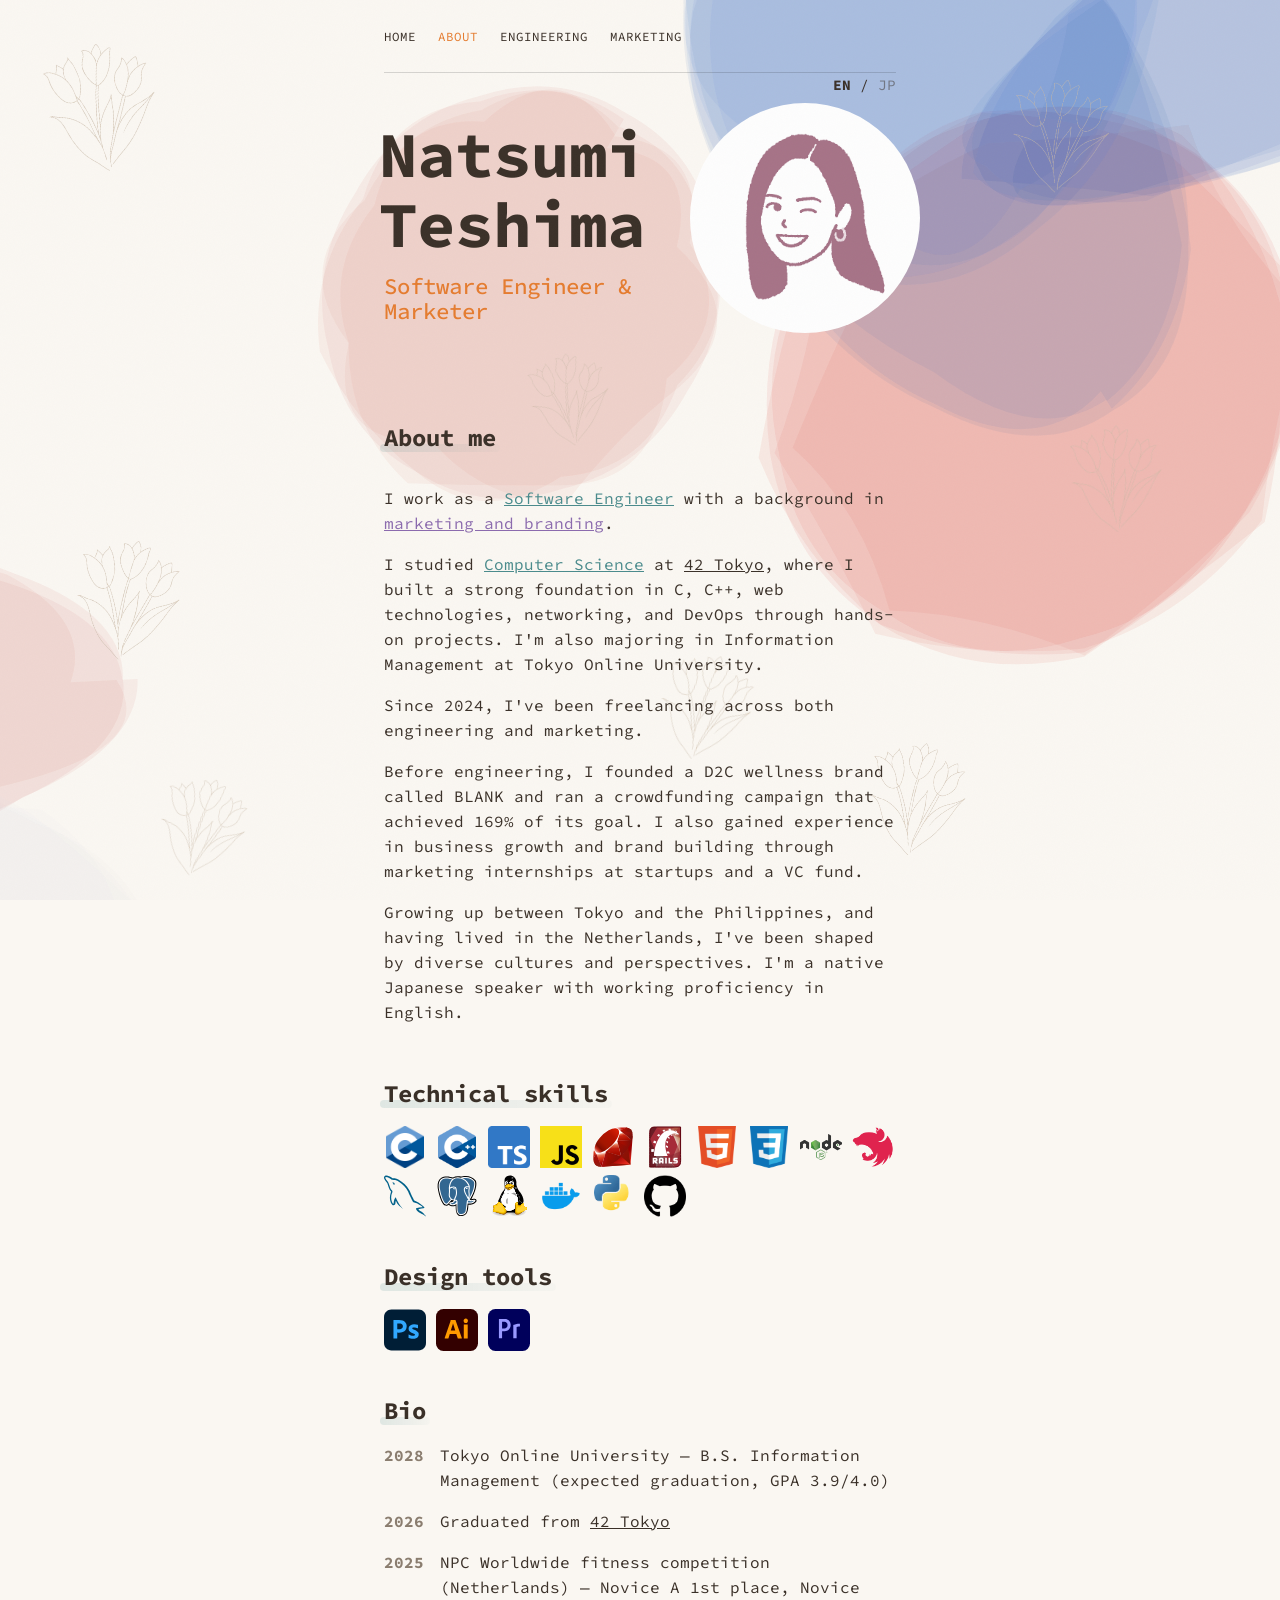
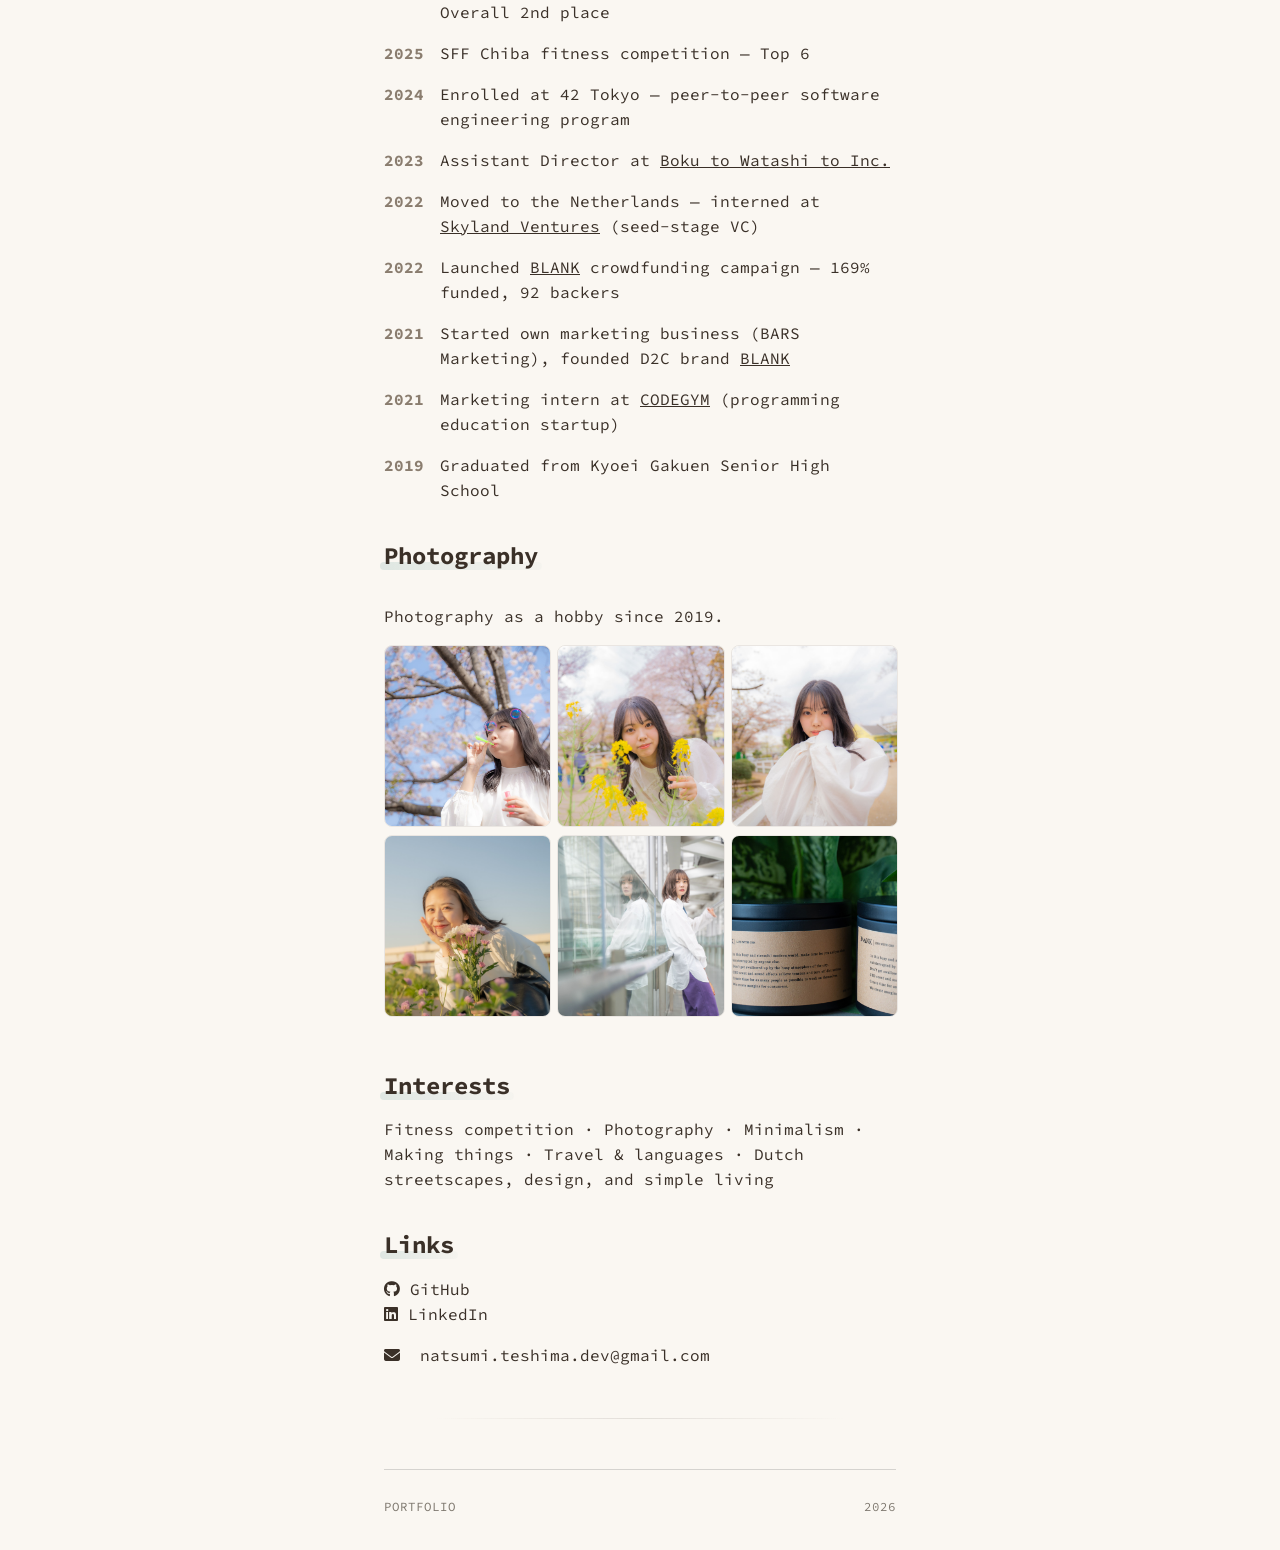
==== commit b8867280: "fix status" ====
--- a/about.html
+++ b/about.html
@@ -162,7 +162,7 @@
 			<ul id="bio">
 				<li>
 					<span class="year">2028</span>
-					<span class="lang-en">Tokyo Online University — B.S. Information Management <span class="bio-break">(expected, GPA 3.9/4.0)</span></span>
+					<span class="lang-en">Tokyo Online University — B.S. Information Management <span class="bio-break">(expected graduation, GPA 3.9/4.0)</span></span>
 					<span class="lang-jp">東京通信大学 情報マネジメント学部 <span class="bio-break">卒業予定（GPA 3.9/4.0）</span></span>
 				</li>
 				<li>
